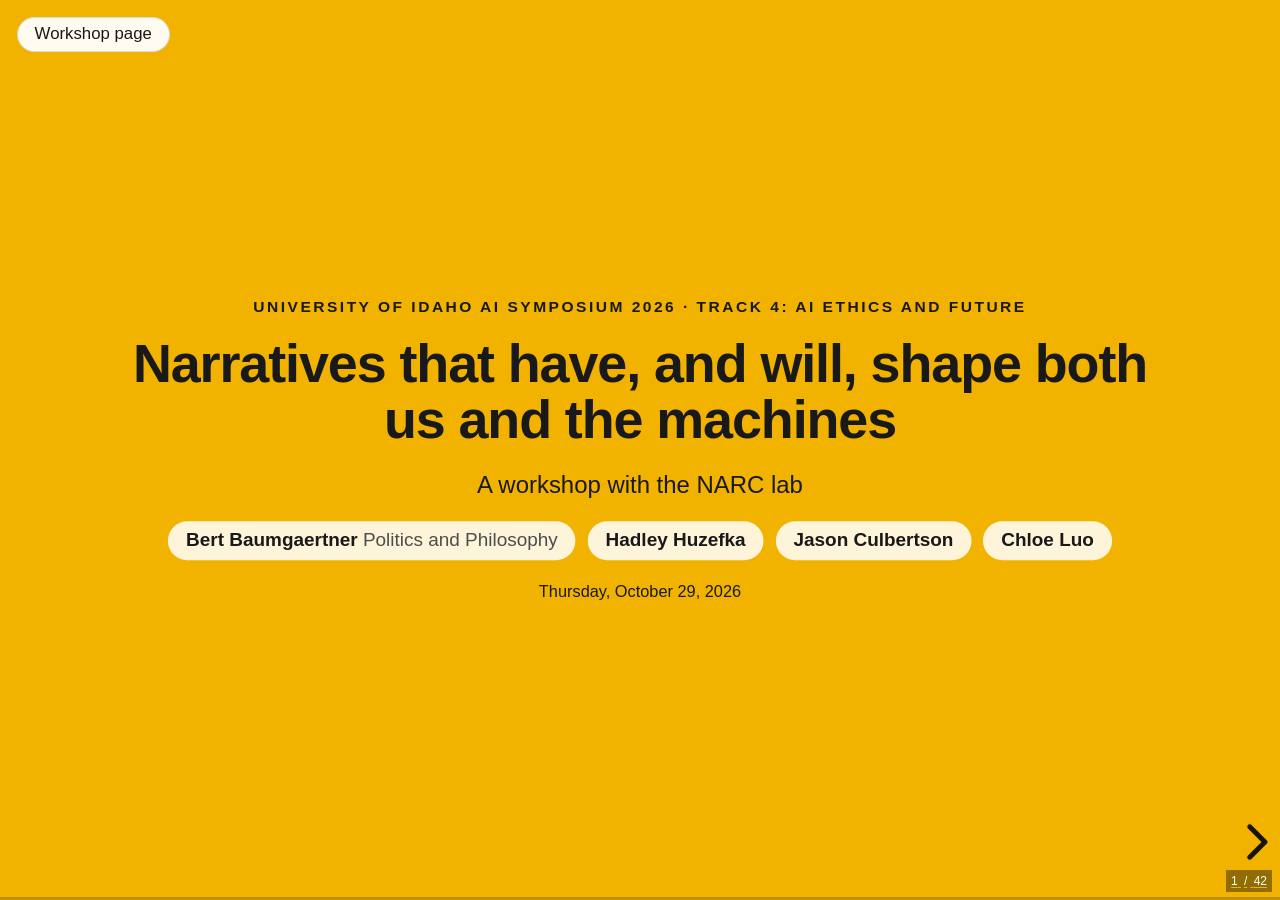
==== docs/slides.html @ aff0e632 "Narratives workshop for the UI AI Symposium, October 29, 2026 Interactive reveal.js slides, accessib" ====
<!DOCTYPE html>
<html lang="en">
  <head>
    <meta charset="UTF-8" />
    <meta name="viewport" content="width=device-width, initial-scale=1.0" />
    <meta name="theme-color" content="#f1b300" />
    <title>Narratives Workshop Slides</title>
    <meta
      name="description"
      content="Interactive slides for the workshop Narratives that have, and will, shape both us and the machines. University of Idaho AI Symposium, October 29, 2026."
    />
    <link rel="stylesheet" href="reveal/dist/reveal.css" />
    <link rel="stylesheet" href="reveal/dist/theme/white.css" />
    <link rel="stylesheet" href="slides.css" />
  </head>
  <body class="slides-page">
    <div class="slides-home"><a href="index.html">Workshop page</a></div>

    <div class="reveal">
      <div class="slides">

        <!-- ═══════════════ OPENING (Bert) ═══════════════ -->

        <!-- 1. TITLE -->
        <section class="title-slide" data-background-color="#f1b300">
          <p class="slide-kicker">University of Idaho AI Symposium 2026 &middot; Track 4: AI Ethics and Future</p>
          <h1>Narratives that have, and will, shape both us and the machines</h1>
          <p class="slide-lede">A workshop with the NARC lab</p>
          <div class="presenter-row">
            <span class="presenter-chip">Bert Baumgaertner <span>Politics and Philosophy</span></span>
            <span class="presenter-chip">Hadley Huzefka</span>
            <span class="presenter-chip">Jason Culbertson</span>
            <span class="presenter-chip">Chloe Luo</span>
          </div>
          <p class="slide-micro" style="color:var(--ink) !important; margin-top:1rem;">Thursday, October 29, 2026</p>
          <aside class="notes">
            Welcome. I'm Bert Baumgaertner. I teach philosophy here, in Politics and Philosophy.
            With me are Hadley, Jason and Chloe from the NARC lab. They make puzzles, and you'll meet their puzzles in about fifteen minutes.
            This is a workshop, so you'll do things. If you have a laptop or a phone, get it out. If you don't, pair up with someone who does.
          </aside>
        </section>

        <!-- 2. GET SET UP -->
        <section>
          <p class="slide-kicker">Before we start</p>
          <h2>Follow along on your own screen</h2>
          <div class="qr-row">
            <div class="qr-card">
              <img src="img/qr-deck.svg" alt="QR code for this slide deck" />
              <h3>These slides</h3>
              <p><a data-config="deckUrl" href="#">bertybaums.github.io/narratives-workshop</a></p>
            </div>
            <div class="qr-card">
              <img src="img/qr-narc.svg" alt="QR code for the NARC puzzle site" />
              <h3>The puzzles</h3>
              <p><a data-config="narcUrl" href="#">narc.insight.uidaho.edu</a></p>
            </div>
          </div>
          <p class="slide-note">A laptop works best. Pairs are fine. A plain-text companion with everything in the slides is linked from the workshop page.</p>
          <aside class="notes">
            Two links. The first is these slides. Everything I show is live, so you can click along. The second is the puzzle site. You'll need it in about forty minutes.
            If a screen reader or a printout works better for you, there's a plain-text companion with the same content, linked from the workshop page.
          </aside>
        </section>

        <!-- 3. PLAN -->
        <section>
          <p class="slide-kicker">The next 75 minutes</p>
          <h2>The plan</h2>
          <div class="plan" role="list">
            <div class="plan-step" role="listitem"><span class="plan-num">1</span><p>Stories we reason with</p><span class="plan-who">Bert</span><span class="plan-time">5 min</span></div>
            <div class="plan-step" role="listitem"><span class="plan-num">2</span><p>How a NARC puzzle works, and how the models did</p><span class="plan-who">Bert</span><span class="plan-time">5 min</span></div>
            <div class="plan-step" role="listitem"><span class="plan-num">3</span><p>Three puzzles from the lab</p><span class="plan-who">Hadley, Jason, Chloe</span><span class="plan-time">21 min</span></div>
            <div class="plan-step" role="listitem"><span class="plan-num">4</span><p>Your turn: write a story, test it on MindRouter</p><span class="plan-who">Everyone</span><span class="plan-time">20 min</span></div>
            <div class="plan-step" role="listitem"><span class="plan-num">5</span><p>Stories about AI that leave us room to choose</p><span class="plan-who">Discussion</span><span class="plan-time">19 min</span></div>
          </div>
          <aside class="notes">
            Five parts. First, a few minutes on how we reason with stories. Then I'll show you how our puzzles work and how to read our results tables, and Hadley, Jason and Chloe will each walk you through one they made.
            Then it's your turn. You'll write your own story for a puzzle and test it against an AI model that runs here on campus, on MindRouter.
            We'll finish with the biggest part, a discussion about the stories we tell about AI itself: which ones leave us room to choose where it goes in our work, and where it doesn't.
            Lunch is at 1:00 in the ballroom, and we'll end on time.
          </aside>
        </section>

        <!-- ═══════════════ PART 1 · STORIES WE REASON WITH (Bert, 5 min) ═══════════════ -->

        <!-- 1.0 DIVIDER -->
        <section class="part-divider" data-background-color="#191919">
          <p class="slide-kicker">Part 1 &middot; Stories we reason with</p>
          <h2>We reason with narratives, analogies and metaphors</h2>
          <p class="slide-lede">For short, NAMs.</p>
          <aside class="notes">
            We reason with narratives, analogies and metaphors all the time. In daily life, in teaching, in research. I'll call them NAMs for short, because I'll mention them a lot.
          </aside>
        </section>

        <!-- 1.1 NAMS EVERYWHERE -->
        <section>
          <p class="slide-kicker">Part 1 &middot; NAMs are everywhere</p>
          <h2>What does each one let you predict?</h2>
          <div class="flip-grid">
            <p class="flip-col-label">Daily life</p>
            <p class="flip-col-label">Teaching</p>
            <p class="flip-col-label">Research</p>
            <button class="flip-card" type="button">
              <span class="flip-card-inner">
                <span class="flip-card-front"><span class="flip-tag">Metaphor</span><p>&ldquo;Traffic is flowing.&rdquo;</p></span>
                <span class="flip-card-back"><p><strong>Predicts:</strong> a jam spreads backward, like a wave in a pipe.</p><p><strong>Breaks:</strong> drivers choose; water doesn&rsquo;t.</p></span>
              </span>
            </button>
            <button class="flip-card" type="button">
              <span class="flip-card-inner">
                <span class="flip-card-front"><span class="flip-tag">Analogy</span><p>&ldquo;An atom is a tiny solar system.&rdquo;</p></span>
                <span class="flip-card-back"><p><strong>Predicts:</strong> electrons circle the nucleus like planets.</p><p><strong>Breaks:</strong> electrons don&rsquo;t follow orbits, so it fails for chemistry.</p></span>
              </span>
            </button>
            <button class="flip-card" type="button">
              <span class="flip-card-inner">
                <span class="flip-card-front"><span class="flip-tag">Analogy</span><p>&ldquo;Natural selection&rdquo;</p></span>
                <span class="flip-card-back"><p><strong>Predicts:</strong> like a breeder&rsquo;s choices, helpful traits spread over generations.</p><p><strong>Breaks:</strong> no one is doing the selecting.</p></span>
              </span>
            </button>
            <button class="flip-card" type="button">
              <span class="flip-card-inner">
                <span class="flip-card-front"><span class="flip-tag">Metaphor</span><p>&ldquo;My phone is dying.&rdquo;</p></span>
                <span class="flip-card-back"><p><strong>Predicts:</strong> it needs charging soon, or it stops.</p><p><strong>Breaks:</strong> a dead phone comes back once you plug it in.</p></span>
              </span>
            </button>
            <button class="flip-card" type="button">
              <span class="flip-card-inner">
                <span class="flip-card-front"><span class="flip-tag">Metaphor</span><p>&ldquo;Memory is a filing cabinet.&rdquo;</p></span>
                <span class="flip-card-back"><p><strong>Predicts:</strong> memories are stored, then pulled out intact.</p><p><strong>Breaks:</strong> remembering rebuilds a memory, and can change it.</p></span>
              </span>
            </button>
            <button class="flip-card" type="button">
              <span class="flip-card-inner">
                <span class="flip-card-front"><span class="flip-tag">Metaphor</span><p>&ldquo;DNA is a blueprint.&rdquo;</p></span>
                <span class="flip-card-back"><p><strong>Predicts:</strong> the genes spell out the finished body.</p><p><strong>Breaks:</strong> development depends on the environment too.</p></span>
              </span>
            </button>
          </div>
          <p class="slide-note flip-hint">Click a card to flip it.</p>
          <aside class="notes">
            Six NAMs, two each from daily life, teaching and research. Before I flip one, think about what it lets you predict.
            [flip traffic] "Traffic is flowing." If traffic is a fluid, a jam should travel backward, like a wave. And it does. That's a good prediction from a metaphor. But drivers make choices and water doesn't.
            [flip atom] The solar-system atom. Every one of us learned it. It predicts orbits. It fails as soon as you need chemistry.
            [flip selection] Darwin built natural selection on an analogy with breeders choosing which animals to breed. The analogy carries the prediction: helpful traits spread. Where it breaks matters too. No one is doing the choosing. Remember that one. Hadley's puzzle comes back to it.
            Leave the other three for people to flip on their own screens. The point is the same for each. A NAM lets you predict what comes next. And every NAM breaks somewhere.
          </aside>
        </section>

        <!-- 1.2 SAME FACTS, DIFFERENT STORIES -->
        <section>
          <p class="slide-kicker">Part 1 &middot; A story picks what comes next</p>
          <h2>A colleague hasn&rsquo;t answered your email in a week</h2>
          <div class="toggle-compare">
            <div class="toggle-header">
              <button class="toggle-btn active" type="button" data-panel="busy" aria-pressed="true">&ldquo;She&rsquo;s swamped.&rdquo;</button>
              <button class="toggle-btn" type="button" data-panel="upset" aria-pressed="false">&ldquo;She&rsquo;s annoyed with me.&rdquo;</button>
              <button class="toggle-btn" type="button" data-panel="spam" aria-pressed="false">&ldquo;It went to spam.&rdquo;</button>
            </div>
            <div class="toggle-panel active" data-panel="busy">
              <div class="slide-grid">
                <article class="slide-card"><h3>What you expect next</h3><p>A reply, eventually.</p></article>
                <article class="slide-card accent"><h3>What you do</h3><p>Wait. Maybe a gentle nudge.</p></article>
              </div>
            </div>
            <div class="toggle-panel" data-panel="upset">
              <div class="slide-grid">
                <article class="slide-card"><h3>What you expect next</h3><p>Silence, or a cool reply.</p></article>
                <article class="slide-card accent"><h3>What you do</h3><p>Apologize. Walk over to her office.</p></article>
              </div>
            </div>
            <div class="toggle-panel" data-panel="spam">
              <div class="slide-grid">
                <article class="slide-card"><h3>What you expect next</h3><p>Nothing, until you fix it.</p></article>
                <article class="slide-card accent"><h3>What you do</h3><p>Resend from another account.</p></article>
              </div>
            </div>
          </div>
          <p class="slide-callout">Same facts. A different story picks a different next step. We built puzzles to study this, in people and in AI models.</p>
          <aside class="notes">
            Here's an everyday case. A colleague hasn't answered your email in a week. Those are the facts.
            [click each] If she's swamped, you wait. If she's annoyed with you, you apologize. If it went to spam, you resend.
            The facts don't tell you what comes next. The story you tell about them does. And you act on the story.
            We built a set of puzzles to study exactly this, in people and in AI models.
          </aside>
        </section>

        <!-- ═══════════════ PART 2 · NARC PUZZLES (Bert, 7 min) ═══════════════ -->

        <!-- 2.0 DIVIDER -->
        <section class="part-divider" data-background-color="#191919">
          <p class="slide-kicker">Part 2 &middot; NARC puzzles</p>
          <h2>Can a story fill in what the pictures leave open?</h2>
          <p class="slide-lede">Narrative Augmented Reasoning Challenges</p>
          <aside class="notes">
            NARC stands for Narrative Augmented Reasoning Challenges. My lab has been building these puzzles since March. I won't explain them first. Let's just do one.
          </aside>
        </section>

        <!-- 2.1 CHAT -->
        <section>
          <p class="slide-kicker">Part 2 &middot; Try one</p>
          <h2>Chat: what goes in grid 4?</h2>
          <div class="narc-seq" style="--cell:44px;">
            <figure class="narc-panel"><div class="narc-grid" data-grid="[[0,0,0],[5,0,7],[5,0,7]]" aria-label="Grid 1"></div><figcaption class="narc-panel-label">Grid 1</figcaption></figure>
            <span class="narc-arrow" aria-hidden="true">&rarr;</span>
            <figure class="narc-panel"><div class="narc-grid" data-grid="[[0,0,0],[0,0,7],[5,0,7]]" aria-label="Grid 2"></div><figcaption class="narc-panel-label">Grid 2</figcaption></figure>
            <span class="narc-arrow" aria-hidden="true">&rarr;</span>
            <figure class="narc-panel"><div class="narc-grid" data-grid="[[5,0,0],[5,0,7],[5,0,7]]" aria-label="Grid 3"></div><figcaption class="narc-panel-label">Grid 3</figcaption></figure>
            <span class="narc-arrow" aria-hidden="true">&rarr;</span>
            <figure class="narc-panel">
              <div class="narc-slot">
                <div class="guess-pad" id="pad-chat" data-rows="3" data-cols="3" data-answer="[[5,0,7],[5,0,7],[5,0,7]]"></div>
                <div class="narc-grid narc-answer fragment" data-fragment-index="2" data-grid="[[5,0,7],[5,0,7],[5,0,7]]" aria-label="Answer"></div>
              </div>
              <figcaption class="narc-panel-label">Grid 4</figcaption>
            </figure>
          </div>
          <div class="guess-tools" data-pad="pad-chat" data-palette="0,5,7" data-copy="[[5,0,0],[5,0,7],[5,0,7]]" data-copy-label="Start from grid 3"></div>
          <p class="narc-story fragment" data-fragment-index="1"><span class="narc-story-label">The story</span>Ally and Bob met to chat. Ally became sad. After some encouraging words from Bob, Ally became happy. This made Bob happy too.</p>
          <aside class="notes">
            Two bars, a grey one and an orange one. What goes in grid 4? Shout out a guess. I'll paint it in. [paint the room's guess, press Check]
            Most people say the grey bar keeps changing, or that both go back to where they started. The grids alone don't settle it.
            [click] The story. Grey is Ally, orange is Bob, and the height of a bar is mood. Ally drops when she's sad and comes back higher when she's happy.
            [click] "This made Bob happy too." So Bob rises to full height.
          </aside>
        </section>

        <!-- 2.2 HOW IT WORKS -->
        <section>
          <p class="slide-kicker">Part 2 &middot; How a NARC puzzle works</p>
          <h2>Pictures, a story, and an exact answer</h2>
          <div class="slide-grid three">
            <article class="slide-card"><h3>1. A strip of small grids</h3><p>Three to eight frames that show something happening. One frame is hidden.</p></article>
            <article class="slide-card"><h3>2. A short story</h3><p>It doesn&rsquo;t describe the grids. It helps only if you read it as being about the shapes.</p></article>
            <article class="slide-card"><h3>3. Rebuild the hidden grid</h3><p>Exactly, every cell the right color. Close doesn&rsquo;t count.</p></article>
          </div>
          <p class="slide-note">About 320 public puzzles at narc.insight.uidaho.edu. Anyone can solve them, and anyone can make one.</p>
          <aside class="notes">
            Here's the general shape. A short strip of small colored grids that show something happening. One frame is hidden.
            A short story that doesn't describe the grids. It only helps if you read it as being about the shapes. That's the metaphor step: a bar is a person, height is mood.
            You have to rebuild the hidden grid exactly. Every cell.
            There are about 320 public puzzles on the site. People in the lab made most of them, and visitors can submit their own. We also give every puzzle to AI models. Here's how they did on Chat.
          </aside>
        </section>

        <!-- 2.3 HOW THE MODELS DID (Bert explains the table once, so the students don't have to) -->
        <section>
          <p class="slide-kicker">Part 2 &middot; How the models did</p>
          <h2>Chat: how to read a results table</h2>
          <div class="results-layout explain">
            <ol class="read-steps">
              <li class="fragment" data-hl="rows"><span class="step-key">1</span><p>Each row is one AI model.</p></li>
              <li class="fragment" data-hl="tests"><span class="step-key">2</span><p>Three tests: the grids only, the story only, and both.</p></li>
              <li class="fragment" data-hl="follow"><span class="step-key">3</span><p>Two follow-ups for models that solved it: shuffle the grids, or swap the story for its key words.</p></li>
              <li class="fragment" data-hl="narrate"><span class="step-key">4</span><p>Highlighted: the model you&rsquo;ll write for in Part 4.</p></li>
            </ol>
            <div class="results" data-puzzle="chat"></div>
          </div>
          <p class="slide-callout fragment">The NARC property: a model needs <em>both</em>. For Chat, 0 of 11 from the grids, 0 of 11 from the story, 5 of 11 with both.</p>
          <aside class="notes">
            Hadley, Jason and Chloe will each show a table like this, so let me walk through one now.
            [click] Each row is one AI model. More on what that means on the next slide.
            [click] We test every model three ways. Grids only: the model sees the strip and has to fill in the hidden grid. Story only: it gets the story and is told how many grids there are and which one is hidden. Both: grids and story together. A check means it got every cell right.
            [click] The last two columns are follow-ups, run three times each, only for models that solved it with both. "Shuffled grids" keeps the story and puts the frames in a random order. Here, no model solved Chat shuffled, so the order mattered. "Key words only" swaps the story for its key words in alphabetical order. For Chat that's: ally, became, bob, chat, encouraging, happy, made, met, sad, words. Three models solved Chat from that list once in three tries. Watch that column in the students' puzzles.
            [click] The highlighted row is qwen3.8-27b. That's the model Narrate uses, so it's the one you'll be writing for later.
            [click] No model got Chat from the grids alone or the story alone. Five of eleven got it with both. When a model needs both, we say the puzzle has the NARC property for that model. The story did work the pictures couldn't.
            One caution. Each model gets one try per test, and when we rerun, about one verdict in six flips. So read across the rows, not any single result.
          </aside>
        </section>

        <!-- 2.4 WHAT A MODEL IS, AND WHERE THEY RUN -->
        <section>
          <p class="slide-kicker">Part 2 &middot; What we mean by a model</p>
          <h2>Most of these models run here, on campus</h2>
          <div class="slide-grid">
            <article class="slide-card"><h3>A model is one trained AI system</h3><p>Chatbots like ChatGPT and Claude are apps built on models. Each row in our tables is a different model.</p></article>
            <article class="slide-card"><h3>Different makers, different sizes</h3><p>Google, OpenAI, Alibaba, Moonshot AI, NVIDIA. The number in a name is roughly its size: 120b means 120 billion parameters.</p></article>
            <article class="slide-card"><h3>Most run on MindRouter</h3><p>The university&rsquo;s own AI service, on university-owned GPUs. Prompts and replies stay on university infrastructure. Claude Fable, the commercial one, we ran off campus for comparison.</p></article>
            <article class="slide-card accent"><h3>Open to you</h3><p>Sign in with your university account. Chat in the browser, or get a key to use it from your own code. Narrate uses it too.</p></article>
          </div>
          <p class="slide-note"><a data-config="mindrouterUrl" href="#">mindrouter.uidaho.edu</a> &middot; Luke Sheneman&rsquo;s Vandal Chat session is at 2:30 today.</p>
          <aside class="notes">
            What do I mean by a model? A model is one trained AI system. ChatGPT and Claude are apps, and each runs on models. Each row in our tables is a different model.
            They come from different makers: Google's gemma, OpenAI's gpt-oss, Alibaba's qwen, Moonshot's kimi, NVIDIA's nemotron. "Open weights" means the maker released the model itself, so anyone can run it on their own machines.
            The number in a name is roughly its size, in billions of parameters. Parameters are the numbers a model learns in training. Bigger usually means more capable, but not on every puzzle, as you'll see.
            Eleven of the twelve are open models, and we ran them on MindRouter. That's the university's own AI service. It runs on university-owned GPUs, so what you type stays on university infrastructure. That matters for student work and for research data. Two of the eleven were retired from MindRouter on October 1, which is why their rows say "retired." Claude Fable is a commercial model. It isn't on MindRouter, and we ran it separately for comparison.
            You can use MindRouter yourself. Sign in with your university account. Luke Sheneman ran a session on it this morning, and his Vandal Chat session is at 2:30.
            Now, three puzzles from the lab.
          </aside>
        </section>

        <!-- ═══════════════ PART 3 · THREE PUZZLES FROM THE LAB (students, 21 min) ═══════════════ -->

        <!-- 3.0 DIVIDER -->
        <section class="part-divider" data-background-color="#191919">
          <p class="slide-kicker">Part 3 &middot; From the NARC lab</p>
          <h2>Three puzzles, three makers</h2>
          <div class="slide-grid three" style="max-width:52rem; margin:1rem auto 0;">
            <article class="slide-card" style="background:#2a2a2a; border-color:#444;"><h3 style="color:var(--gold);">Hunt</h3><p style="color:#eee;">by Hadley</p></article>
            <article class="slide-card" style="background:#2a2a2a; border-color:#444;"><h3 style="color:var(--gold);">The Accident</h3><p style="color:#eee;">by Jason</p></article>
            <article class="slide-card" style="background:#2a2a2a; border-color:#444;"><h3 style="color:var(--gold);">Ballerina 4</h3><p style="color:#eee;">by Chloe</p></article>
          </div>
          <aside class="notes">
            Now the students. Each of them made a puzzle, tested it against the models, and learned something from it. Hadley goes first.
          </aside>
        </section>

        <!-- ─── HUNT (Hadley) ─── -->

        <!-- 3.1 HUNT PUZZLE -->
        <section>
          <p class="slide-kicker">Part 3 &middot; Hadley&rsquo;s puzzle</p>
          <h2>Hunt: what goes in grid 4?</h2>
          <div class="narc-seq" style="--cell:28px;">
            <figure class="narc-panel"><div class="narc-grid" data-grid="[[0,0,0,3,0],[0,4,0,0,0],[0,0,0,4,0],[0,0,0,3,0],[4,3,0,0,4]]" aria-label="Grid 1"></div><figcaption class="narc-panel-label">Grid 1</figcaption></figure>
            <span class="narc-arrow" aria-hidden="true">&rarr;</span>
            <figure class="narc-panel"><div class="narc-grid" data-grid="[[0,0,0,3,0],[0,2,0,0,0],[0,0,0,0,0],[0,0,0,3,0],[0,3,0,0,4]]" aria-label="Grid 2"></div><figcaption class="narc-panel-label">Grid 2</figcaption></figure>
            <span class="narc-arrow" aria-hidden="true">&rarr;</span>
            <figure class="narc-panel"><div class="narc-grid" data-grid="[[0,0,0,3,0],[0,2,0,0,0],[0,0,0,0,0],[0,0,0,3,0],[0,3,0,0,2]]" aria-label="Grid 3"></div><figcaption class="narc-panel-label">Grid 3</figcaption></figure>
            <span class="narc-arrow" aria-hidden="true">&rarr;</span>
            <figure class="narc-panel">
              <div class="narc-slot">
                <div class="guess-pad" id="pad-hunt" data-rows="5" data-cols="5" data-answer="[[0,0,0,3,0],[0,2,0,0,0],[0,0,0,4,0],[0,0,0,3,0],[4,3,0,0,2]]"></div>
                <div class="narc-grid narc-answer fragment" data-fragment-index="2" data-grid="[[0,0,0,3,0],[0,2,0,0,0],[0,0,0,4,0],[0,0,0,3,0],[4,3,0,0,2]]" aria-label="Answer"></div>
              </div>
              <figcaption class="narc-panel-label">Grid 4</figcaption>
            </figure>
          </div>
          <div class="guess-tools" data-pad="pad-hunt" data-palette="0,2,3,4" data-copy="[[0,0,0,3,0],[0,2,0,0,0],[0,0,0,0,0],[0,0,0,3,0],[0,3,0,0,2]]" data-copy-label="Start from grid 3"></div>
          <p class="narc-story fragment" data-fragment-index="1"><span class="narc-story-label">Hadley&rsquo;s story</span>Treb likes to go hunting in his free time. In the marshy area behind his house, a flock of ducks likes to hang out. The green grass can sometimes make shooting the ducks difficult, as the ducks will hide behind them. Treb was lucky enough to snipe one duck. However, the shot startled the surrounding ducks, and the ones closest to the grass hid. Treb noticed one duck still sitting out. After getting two ducks, he collects his stuff and leaves. The remaining ducks emerge from the grass to discover only bloody puddles left of their friends.</p>
          <aside class="notes">
            [Hadley] Introduce yourself, and say what you study.
            Ask the room: what goes in grid 4? Take a guess or two and paint one in. Press Check.
            [click] Read your story, or ask someone in the room to read it.
            [click] Show the answer. The two ducks that hid come back out, and the two red puddles stay.
          </aside>
        </section>

        <!-- 3.2 HUNT: READING THE STORY -->
        <section>
          <p class="slide-kicker">Part 3 &middot; Hadley&rsquo;s puzzle</p>
          <h2>Two ways to tell the same hunt</h2>
          <div class="slide-split" style="align-items:flex-start;">
            <div style="flex:0 0 30%;">
              <div class="slide-card">
                <h3>Identifiers for humans</h3>
                <div class="color-key">
                  <div class="key-row"><span class="key-swatch" style="background:#FFDC00"></span><p>Ducks: yellow</p></div>
                  <div class="key-row"><span class="key-swatch" style="background:#2ECC40"></span><p>Grass: green</p></div>
                  <div class="key-row"><span class="key-swatch" style="background:#FF4136"></span><p>Blood: red</p></div>
                  <div class="key-row"><span class="key-swatch" style="background:#000"></span><p>Hiding: not visible</p></div>
                  <div class="key-row"><span class="key-swatch" style="background:#FFDC00; outline:2px dashed var(--gold-ink);"></span><p>Emerge: visible again</p></div>
                </div>
              </div>
            </div>
            <div style="flex:1;">
              <div class="toggle-compare" style="margin-top:0;">
                <div class="toggle-header" style="justify-content:flex-start;">
                  <button class="toggle-btn active" type="button" data-panel="simple" aria-pressed="true">Simplified story</button>
                  <button class="toggle-btn" type="button" data-panel="full" aria-pressed="false">Hadley&rsquo;s story</button>
                </div>
                <div class="toggle-panel active" data-panel="simple">
                  <p class="narc-story" style="margin-top:0 !important;">The yellow ducks like to sit in the green grass. The hunter comes along and shoots two yellow ducks. The other two ducks hide behind the green grass. When the two yellow ducks emerge from behind the green grass, they see the red puddles left of their friends.</p>
                </div>
                <div class="toggle-panel" data-panel="full">
                  <p class="narc-story" style="margin-top:0 !important;">Treb likes to go hunting in his free time. In the marshy area behind his house, a flock of ducks likes to hang out. The green grass can sometimes make shooting the ducks difficult, as the ducks will hide behind them. Treb was lucky enough to snipe one duck. However, the shot startled the surrounding ducks, and the ones closest to the grass hid. Treb noticed one duck still sitting out. After getting two ducks, he collects his stuff and leaves. The remaining ducks emerge from the grass to discover only bloody puddles left of their friends.</p>
                </div>
              </div>
              <p class="slide-note" style="text-align:left !important; margin-left:0 !important;">Same events, same answer. One version names the colors; the other leaves the reader to work them out.</p>
            </div>
          </div>
          <aside class="notes">
            [Hadley] Walk through the key: ducks are yellow, grass is green, blood is red. Hiding means the duck isn't visible. Emerging means it's visible again.
            Then toggle between the two stories. The simplified story names the colors. Your story doesn't, so the reader has to make the connection.
            Say which one you think is better for a person, and which one you'd expect to work better for a model.
          </aside>
        </section>

        <!-- 3.3 HUNT: MODELS -->
        <section>
          <p class="slide-kicker">Part 3 &middot; Hadley&rsquo;s puzzle</p>
          <h2>Hunt: how the models did</h2>
          <div class="results-layout">
            <div class="result-stack">
              <div class="result-chip"><strong>0 of 12</strong><span>grids only</span></div>
            <div class="result-chip"><strong>0 of 12</strong><span>story only</span></div>
            <div class="result-chip win"><strong>8 of 12</strong><span>grids + story</span></div>
              <p class="result-note">Highlighted: the model Narrate uses. Tags mark the commercial model and two retired from MindRouter on October 1.</p>
            </div>
            <div class="results" data-puzzle="hunt"></div>
          </div>
          <aside class="notes">
            [Hadley] Bert already explained how to read this table, so just say what stands out.
            No model solved it from the grids alone or the story alone. Eight of twelve solved it with both.
            Shuffled grids: four of the models that solved it never solved it shuffled, so for them the order mattered.
            Key words only: none of them solved it from the key words. The story itself mattered, not just the words in it.
          </aside>
        </section>

        <!-- 3.4 HUNT: LESSONS -->
        <section>
          <p class="slide-kicker">Part 3 &middot; Hadley&rsquo;s puzzle</p>
          <h2>What Hadley learned</h2>
          <div class="slide-grid">
            <article class="slide-card"><h3>The hunter is never in the picture</h3><p>Treb never appears in the grids, but he decides which ducks are there. An agent can be present in the story and absent from the scene.</p></article>
            <article class="slide-card"><h3>Guess, then intuitive, then obvious</h3><p>Without the story you guess. With it, the answer feels obvious.</p></article>
            <article class="slide-card"><h3>Simple and complex stories both matter</h3><p>The same solution can be told in ways that look very different.</p></article>
            <article class="slide-card accent"><h3>One problem, many perspectives</h3><p>Different readers, one right answer. Next: one problem, many stories. That&rsquo;s Narrate.</p></article>
          </div>
          <aside class="notes">
            [Hadley] These are your takeaways from your slides. Put them in your own words.
            The first one comes back at the end, when we ask who acts in the stories we tell about AI.
            The last one sets up Part 4, where everyone writes their own story.
          </aside>
        </section>

        <!-- ─── THE ACCIDENT (Jason) ─── -->

        <!-- 3.5 ACCIDENT PUZZLE -->
        <section>
          <p class="slide-kicker">Part 3 &middot; Jason&rsquo;s puzzle</p>
          <h2>The Accident: what goes in grid 4?</h2>
          <div class="narc-seq" style="--cell:24px;">
            <figure class="narc-panel"><div class="narc-grid" data-grid="[[8,8,8,8,4,4],[8,8,8,8,4,4],[8,8,8,8,8,8],[8,8,8,8,8,8],[8,2,8,8,8,8],[0,0,0,0,0,0]]" aria-label="Grid 1"></div><figcaption class="narc-panel-label">Grid 1</figcaption></figure>
            <span class="narc-arrow" aria-hidden="true">&rarr;</span>
            <figure class="narc-panel"><div class="narc-grid" data-grid="[[5,5,0,0,0,0],[5,5,0,0,0,0],[0,0,0,0,0,0],[0,0,0,0,0,0],[0,2,0,0,0,0],[0,0,0,0,0,0]]" aria-label="Grid 2"></div><figcaption class="narc-panel-label">Grid 2</figcaption></figure>
            <span class="narc-arrow" aria-hidden="true">&rarr;</span>
            <figure class="narc-panel"><div class="narc-grid" data-grid="[[0,0,5,5,0,0],[0,0,5,5,0,0],[0,0,0,0,0,0],[0,0,0,0,0,0],[0,2,0,3,0,0],[0,0,0,0,0,0]]" aria-label="Grid 3"></div><figcaption class="narc-panel-label">Grid 3</figcaption></figure>
            <span class="narc-arrow" aria-hidden="true">&rarr;</span>
            <figure class="narc-panel">
              <div class="narc-slot">
                <div class="guess-pad" id="pad-accident" data-rows="6" data-cols="6" data-answer="[[0,0,0,0,5,5],[0,0,0,0,5,5],[0,0,0,0,0,0],[0,0,0,0,0,0],[0,0,0,2,0,0],[0,0,0,0,0,0]]"></div>
                <div class="narc-grid narc-answer fragment" data-fragment-index="2" data-grid="[[0,0,0,0,5,5],[0,0,0,0,5,5],[0,0,0,0,0,0],[0,0,0,0,0,0],[0,0,0,2,0,0],[0,0,0,0,0,0]]" aria-label="Answer"></div>
              </div>
              <figcaption class="narc-panel-label">Grid 4</figcaption>
            </figure>
          </div>
          <div class="guess-tools" data-pad="pad-accident" data-palette="0,2,3,5" data-copy="[[0,0,5,5,0,0],[0,0,5,5,0,0],[0,0,0,0,0,0],[0,0,0,0,0,0],[0,2,0,3,0,0],[0,0,0,0,0,0]]" data-copy-label="Start from grid 3"></div>
          <p class="narc-story fragment" data-fragment-index="1"><span class="narc-story-label">Jason&rsquo;s story</span>A car stalls out on an empty highway in the middle of the desert. The driver has no cellphone service. All they can do is wait and hope that someone passes by to help. In the middle of the night, a giant tortoise approaches the vehicle. For hours, it sits and stares, wondering about the strange, still beast before it. Suddenly, the driver, who has fallen asleep at this point, feels a jolt as the car loses traction and crushes the curious tortoise.</p>
          <aside class="notes">
            [Jason] Introduce yourself, and say what you study.
            Ask the room what goes in grid 4, and paint in a guess.
            [click] Read the story.
            [click] Show the answer. The moon keeps moving across the sky, and the car rolls forward onto the tortoise. The green square is gone.
          </aside>
        </section>

        <!-- 3.6 ACCIDENT: READING THE STORY -->
        <section>
          <p class="slide-kicker">Part 3 &middot; Jason&rsquo;s puzzle</p>
          <h2>Two ways to tell the same accident</h2>
          <div class="slide-split" style="align-items:flex-start;">
            <div style="flex:0 0 30%;">
              <div class="slide-card">
                <h3>Identifiers for humans</h3>
                <div class="color-key">
                  <div class="key-row"><span class="key-swatch" style="background:#FFDC00"></span><p>Sun: yellow</p></div>
                  <div class="key-row"><span class="key-swatch" style="background:linear-gradient(90deg,#7FDBFF 50%,#000 50%)"></span><p>Sky: blue, then black</p></div>
                  <div class="key-row"><span class="key-swatch" style="background:#FF4136"></span><p>Car: red</p></div>
                  <div class="key-row"><span class="key-swatch" style="background:#2ECC40"></span><p>Tortoise: green</p></div>
                  <div class="key-row"><span class="key-swatch" style="background:#AAAAAA"></span><p>Moon: gray</p></div>
                </div>
              </div>
            </div>
            <div style="flex:1;">
              <div class="toggle-compare" style="margin-top:0;">
                <div class="toggle-header" style="justify-content:flex-start;">
                  <button class="toggle-btn active" type="button" data-panel="simple" aria-pressed="true">Simplified story</button>
                  <button class="toggle-btn" type="button" data-panel="full" aria-pressed="false">Jason&rsquo;s story</button>
                </div>
                <div class="toggle-panel active" data-panel="simple">
                  <p class="narc-story" style="margin-top:0 !important;">A red car stalls out on an empty highway. In the middle of the night, a giant green tortoise approaches the red vehicle. The driver, who has fallen asleep at this point, feels a jolt as the car loses traction and crushes the curious tortoise.</p>
                </div>
                <div class="toggle-panel" data-panel="full">
                  <p class="narc-story" style="margin-top:0 !important;">A car stalls out on an empty highway in the middle of the desert. The driver has no cellphone service. All they can do is wait and hope that someone passes by to help. In the middle of the night, a giant tortoise approaches the vehicle. For hours, it sits and stares, wondering about the strange, still beast before it. Suddenly, the driver, who has fallen asleep at this point, feels a jolt as the car loses traction and crushes the curious tortoise.</p>
                </div>
              </div>
              <p class="slide-note" style="text-align:left !important; margin-left:0 !important;">Neither version mentions the sun or the moon. The reader supplies them: night falls, and something moves across the sky, one step per frame.</p>
            </div>
          </div>
          <aside class="notes">
            [Jason] Walk through the key: the sun is yellow, the sky goes from blue to black when night falls, the car is red, the tortoise is green, and the moon is gray.
            Then toggle between the two stories. The simplified one names the colors. Yours doesn't.
            One thing worth saying: neither story mentions the sun or the moon. "In the middle of the night" plus a gray square moving across the top is enough for a person. A model has to make that same leap.
          </aside>
        </section>

        <!-- 3.7 ACCIDENT: MODELS -->
        <section>
          <p class="slide-kicker">Part 3 &middot; Jason&rsquo;s puzzle</p>
          <h2>The Accident: how the models did</h2>
          <div class="results-layout">
            <div class="result-stack">
              <div class="result-chip"><strong>0 of 12</strong><span>grids only</span></div>
            <div class="result-chip"><strong>0 of 12</strong><span>story only</span></div>
            <div class="result-chip win"><strong>4 of 12</strong><span>grids + story</span></div>
              <p class="result-note">Highlighted: the model Narrate uses. Tags mark the commercial model and two retired from MindRouter on October 1.</p>
            </div>
            <div class="results" data-puzzle="accident"></div>
          </div>
          <aside class="notes">
            [Jason] Bert already explained the table, so just say what stands out.
            Harder for the models than Hunt. Four of twelve solved it with the story, none without.
            Every model that solved it failed all three shuffled orders and all three key-word lists. So these four needed the story, told in order.
            Notice the highlighted row, qwen3.8-27b. That's the model Narrate uses, and it did not solve this one. Keep that in mind for Part 4.
          </aside>
        </section>

        <!-- 3.8 ACCIDENT: LESSONS -->
        <section>
          <p class="slide-kicker">Part 3 &middot; Jason&rsquo;s puzzle</p>
          <h2>What Jason learned</h2>
          <p class="draft-flag">Numbers changed to match the live table: Jason to confirm</p>
          <div class="slide-grid">
            <article class="slide-card"><h3>Easy for us still tells us a lot</h3><p>A puzzle that&rsquo;s easy for people can still tell us a lot about AI.</p></article>
            <article class="slide-card"><h3>A few simple pieces</h3><p>The Accident only takes the car, the tortoise and the event.</p></article>
            <article class="slide-card"><h3>The story did the work</h3><p>With the story, 4 of 12 models solved it. Without it, none did.</p></article>
            <article class="slide-card accent"><h3>Anyone can play, make or judge</h3><p>And learn how AI thinks while they do it. The puzzles invite teaching, learning and work across fields.</p></article>
          </div>
          <p class="slide-callout">A bigger question: how does AI use stories to abstract and reason?</p>
          <aside class="notes">
            [Jason] These are your takeaways from your slides. Put them in your own words.
            On the third card: your Google slide said 4 of 10 models with the story and 1 without. The live table today says 4 of 12 with both, and 0 of 12 from the grids alone or the story alone, so the slide uses those. Tell Bert if you meant a different count.
            The last card is the one to say slowly. AI is becoming an important technology that not many people feel they understand, and these puzzles are one way in that doesn't need any background.
            End on the bigger question: how AI uses stories to abstract and reason.
          </aside>
        </section>

        <!-- ─── BALLERINA 4 (Chloe) ─── -->

        <!-- 3.9 BALLERINA PUZZLE -->
        <section>
          <p class="slide-kicker">Part 3 &middot; Chloe&rsquo;s puzzle</p>
          <h2>Ballerina 4: what goes in grid 4?</h2>
          <div class="narc-seq" style="--cell:24px; gap:0.8rem;">
            <figure class="narc-panel"><div class="narc-grid" data-grid="[[8,0,0,0,8],[0,8,0,8,0],[0,0,8,0,0],[0,0,0,0,0],[2,0,0,0,0]]" aria-label="Grid 1"></div><figcaption class="narc-panel-label">Grid 1</figcaption></figure>
            <span class="narc-arrow" aria-hidden="true">&rarr;</span>
            <figure class="narc-panel"><div class="narc-grid" data-grid="[[0,0,8,0,0],[0,8,0,8,0],[8,0,0,0,8],[0,0,0,0,0],[2,0,0,0,0]]" aria-label="Grid 2"></div><figcaption class="narc-panel-label">Grid 2</figcaption></figure>
            <span class="narc-arrow" aria-hidden="true">&rarr;</span>
            <figure class="narc-panel"><div class="narc-grid" data-grid="[[8,0,0,0,8],[0,0,0,0,0],[8,0,0,0,8],[0,2,8,0,0],[0,0,0,0,0]]" aria-label="Grid 3"></div><figcaption class="narc-panel-label">Grid 3</figcaption></figure>
            <span class="narc-arrow" aria-hidden="true">&rarr;</span>
            <figure class="narc-panel">
              <div class="narc-slot">
                <div class="guess-pad" id="pad-ballerina" data-rows="5" data-cols="5" data-answer="[[0,0,0,0,0],[0,0,0,0,0],[0,0,2,0,0],[0,0,0,0,0],[8,8,8,8,8]]"></div>
                <div class="narc-grid narc-answer fragment" data-fragment-index="2" data-grid="[[0,0,0,0,0],[0,0,0,0,0],[0,0,2,0,0],[0,0,0,0,0],[8,8,8,8,8]]" aria-label="Answer"></div>
              </div>
              <figcaption class="narc-panel-label">Grid 4</figcaption>
            </figure>
            <span class="narc-arrow" aria-hidden="true">&rarr;</span>
            <figure class="narc-panel"><div class="narc-grid" data-grid="[[8,8,8,8,8],[0,0,0,0,0],[0,0,0,0,0],[0,0,0,0,0],[0,0,0,0,0]]" aria-label="Grid 5"></div><figcaption class="narc-panel-label">Grid 5</figcaption></figure>
          </div>
          <div class="guess-tools" data-pad="pad-ballerina" data-palette="0,2,8"></div>
          <p class="narc-story fragment" data-fragment-index="1"><span class="narc-story-label">Chloe&rsquo;s story</span>A ballerina collaborated with a street dance crew for a performance. The street dance crew took the stage first, constantly changing formations and movements in sync with the music. The ballerina waited at the back of the stage for her entrance. As the music gradually slowed down, she began to join the performance. When the performance reached its climax, only the ballerina performed at the center of the stage while all the street dance crew members paused at the back of the stage. At the end of the show, the ballerina fully exited, and the street dance crew finished the performance at the very front of the stage in an unchanged formation.</p>
          <aside class="notes">
            [Chloe] Introduce yourself, and say what you study.
            This one hides a grid in the middle, so you can see what comes after it. Ask the room what goes in grid 4, and paint in a guess.
            [click] Read the story.
            [click] Show the answer: the ballerina alone at center stage, and the whole crew lined up at the back.
          </aside>
        </section>

        <!-- 3.10 BALLERINA: READING -->
        <section>
          <p class="slide-kicker">Part 3 &middot; Chloe&rsquo;s puzzle</p>
          <h2>Reading Ballerina 4</h2>
          <p class="draft-flag">Draft key: Chloe to confirm</p>
          <div class="slide-split" style="justify-content:center; gap:2.4rem;">
            <div class="slide-card" style="flex:0 0 22rem;">
              <div class="color-key">
                <div class="key-row"><span class="key-swatch" style="background:#FF4136"></span><p>Red: the ballerina</p></div>
                <div class="key-row"><span class="key-swatch" style="background:#7FDBFF"></span><p>Light blue: the street dance crew</p></div>
                <div class="key-row"><span class="key-swatch" style="background:#fff; border-top:6px solid #191919;"></span><p>Top row: front of the stage</p></div>
                <div class="key-row"><span class="key-swatch" style="background:#fff; border-bottom:6px solid #191919;"></span><p>Bottom row: back of the stage</p></div>
              </div>
            </div>
            <div style="flex:0 0 22rem;">
              <p class="slide-callout" style="margin-top:0 !important;">To solve it you need both: the story, and tracking where every dancer stands from one frame to the next.</p>
            </div>
          </div>
          <aside class="notes">
            [Chloe] Walk through the key. Check that this is how you meant it.
            The stage is seen from above, with the audience at the top. So the back of the stage is the bottom row.
            Solving it takes both understanding the story and keeping track of positions and formations from grid to grid.
          </aside>
        </section>

        <!-- 3.11 BALLERINA: MODELS -->
        <section>
          <p class="slide-kicker">Part 3 &middot; Chloe&rsquo;s puzzle</p>
          <h2>Ballerina 4: how the models did</h2>
          <div class="results-layout">
            <div class="result-stack">
              <div class="result-chip"><strong>0 of 12</strong><span>grids only</span></div>
            <div class="result-chip"><strong>0 of 12</strong><span>story only</span></div>
            <div class="result-chip win"><strong>8 of 12</strong><span>grids + story</span></div>
              <p class="result-note">Highlighted: the model Narrate uses. Tags mark the commercial model and two retired from MindRouter on October 1.</p>
            </div>
            <div class="results" data-puzzle="ballerina"></div>
          </div>
          <aside class="notes">
            [Chloe] Bert already explained the table, so just say what stands out.
            Eight of twelve with the story, none without.
            Look at the shuffled column. Here, most models could still solve it some of the time when the grids were shuffled. qwen3.8-27b solved it all three times. So for this puzzle, the order of the grids mattered less than for Hunt or The Accident. The key-word lists never worked.
            Different models perform differently. That's your next slide.
          </aside>
        </section>

        <!-- 3.12 BALLERINA: LESSONS -->
        <section>
          <p class="slide-kicker">Part 3 &middot; Chloe&rsquo;s puzzle</p>
          <h2>What Chloe learned</h2>
          <div class="slide-grid">
            <article class="slide-card"><h3>Two skills at once</h3><p>Models have to understand the story and track positions and formations across the grids.</p></article>
            <article class="slide-card"><h3>Different models, different results</h3><p>The same puzzle split the twelve models eight to four.</p></article>
            <article class="slide-card"><h3>Small changes matter</h3><p>Hiding grids 4 and 5 together, instead of grid 4 alone, changed how the models did.</p></article>
            <article class="slide-card accent"><h3>Variations are a probe</h3><p>Small variations can show a model&rsquo;s strengths and weaknesses.</p></article>
          </div>
          <aside class="notes">
            [Chloe] These are your takeaways from your slides. Put them in your own words.
            On "small changes matter": the lab's first version of this puzzle, called Ballerina, hid grids 4 and 5 together. Five of twelve models solved that one. But its story was worded differently too, so it's not a clean comparison. Say which comparison you mean, or show your mask-variant results if you have them.
          </aside>
        </section>

        <!-- 3.13 WHAT THE THREE SHOW (Bert) -->
        <section>
          <p class="slide-kicker">Part 3 &middot; Putting them together</p>
          <h2>What the three puzzles show</h2>
          <table class="sum-table">
            <thead>
              <tr><th scope="col">Puzzle</th><th scope="col">Grids only</th><th scope="col">Story only</th><th scope="col">Grids + story</th><th scope="col">Key words only</th></tr>
            </thead>
            <tbody>
              <tr><th scope="row">Hunt</th><td>0 of 12</td><td>0 of 12</td><td class="big">8 of 12</td><td>0 of 7 models</td></tr>
              <tr><th scope="row">The Accident</th><td>0 of 12</td><td>0 of 12</td><td class="big">4 of 12</td><td>0 of 3 models</td></tr>
              <tr><th scope="row">Ballerina 4</th><td>0 of 12</td><td>0 of 12</td><td class="big">8 of 12</td><td>0 of 7 models</td></tr>
            </tbody>
          </table>
          <p class="slide-callout">The pictures alone leave the answer open. A short story settles it. And it has to be a story: a list of its key words never worked.</p>
          <p class="slide-note">&ldquo;Key words only&rdquo; counts the models that solved it with the story, minus Claude Fable, which wasn&rsquo;t tested. Each got three tries. Results as of October 21, 2026.</p>
          <aside class="notes">
            Thank you, Hadley, Jason and Chloe.
            Put the three side by side. No model solved any of them from the grids alone or the story alone. With both, eight, four and eight of twelve.
            And when we swap the story for a list of its key words, none of the models that had solved it could solve it again. Not once in three tries. Compare Chat, where three models got there from the key words alone, once in three tries. For the students' puzzles, the words weren't enough. It took the story.
            The same caution as before: one try per model per test, so look at the pattern across models, not any single result.
          </aside>
        </section>

        <!-- ═══════════════ PART 4 · YOUR TURN (20 min) ═══════════════ -->

        <!-- 4.0 DIVIDER -->
        <section class="part-divider" data-background-color="#191919">
          <p class="slide-kicker">Part 4 &middot; Narrate</p>
          <h2>Same facts, different stories</h2>
          <p class="slide-lede">You know what happened. Can you tell it so the model gets it right?</p>
          <aside class="notes">
            So far the stories were given. Now you write them. And you get to see the answer. The model doesn't.
          </aside>
        </section>

        <!-- 4.1 HOW NARRATE WORKS -->
        <section>
          <p class="slide-kicker">Part 4 &middot; How Narrate works</p>
          <h2>You see the answer. The model doesn&rsquo;t.</h2>
          <div class="narc-seq" style="--cell:22px;">
            <figure class="narc-panel"><div class="narc-grid" data-grid="[[0,0,0],[5,0,7],[5,0,7]]" aria-label="Grid 1"></div><figcaption class="narc-panel-label">Grid 1</figcaption></figure>
            <span class="narc-arrow" aria-hidden="true">&rarr;</span>
            <figure class="narc-panel"><div class="narc-grid" data-grid="[[0,0,0],[0,0,7],[5,0,7]]" aria-label="Grid 2"></div><figcaption class="narc-panel-label">Grid 2</figcaption></figure>
            <span class="narc-arrow" aria-hidden="true">&rarr;</span>
            <figure class="narc-panel"><div class="narc-grid" data-grid="[[5,0,0],[5,0,7],[5,0,7]]" aria-label="Grid 3"></div><figcaption class="narc-panel-label">Grid 3</figcaption></figure>
            <span class="narc-arrow" aria-hidden="true">&rarr;</span>
            <figure class="narc-panel"><div class="narc-grid narc-hidden-from-model" data-grid="[[5,0,7],[5,0,7],[5,0,7]]" aria-label="Grid 4, hidden from the model"></div><figcaption class="narc-panel-label">Hidden from the model</figcaption></figure>
          </div>
          <div class="steps" style="max-width:44rem; margin:0.9rem auto 0; text-align:left;">
            <div class="step"><span class="step-key">1</span><p>You see every grid, including the one the model won&rsquo;t see.</p></div>
            <div class="step"><span class="step-key">2</span><p>You write a story about what happens. Don&rsquo;t spell out cells, numbers or coordinates.</p></div>
            <div class="step"><span class="step-key">3</span><p>The model gets the other grids and your story, and has to rebuild the hidden one exactly. It&rsquo;s <strong>qwen3.8-27b</strong>, on MindRouter.</p></div>
            <div class="step final"><span class="step-key">4</span><p>You see whether it worked. Revise and try again.</p></div>
          </div>
          <aside class="notes">
            Narrate turns the puzzle around. You see all the grids, including the one the model won't see. You know the answer.
            Your job is to write a story so the model can rebuild the hidden grid from the other grids and your story. You can't spell the answer out cell by cell, or with numbers or coordinates. It has to be a story.
            The model is qwen3.8-27b, the highlighted row in every table you've seen, running on MindRouter. You press a button, the model tries, and you see whether it worked. Then you revise.
            This is close to a lot of real AI use. You know what the right answer looks like. The question is how to describe the situation so the tool gets there.
          </aside>
        </section>

        <!-- 4.3 ACTIVITY -->
        <section>
          <p class="slide-kicker">Part 4 &middot; Your turn</p>
          <h2>Write a different story</h2>
          <div class="activity">
            <div class="steps">
              <div class="step"><span class="step-key">1</span><p>Go to <strong>narc.insight.uidaho.edu/narrate</strong> and enter the code.</p></div>
              <div class="step"><span class="step-key">2</span><p>Pick a puzzle. Chat is the quickest.</p></div>
              <div class="step"><span class="step-key">3</span><p>Write two to five sentences. A new setting is welcome: cooking, sports, your field.</p></div>
              <div class="step"><span class="step-key">4</span><p>Submit. A test takes up to two minutes.</p></div>
              <div class="step final"><span class="step-key">5</span><p>Read the result, revise, and try again.</p></div>
              <p class="slide-callout" style="margin-top:0.3rem !important;">Challenge: Narrate&rsquo;s model failed The Accident with Jason&rsquo;s story. Can yours get it there?</p>
            </div>
            <div class="side-stack">
              <img class="qr-small" src="img/qr-narrate.svg" alt="QR code for narc.insight.uidaho.edu/narrate" />
              <div>
                <p class="slide-micro" style="margin:0 !important;">Invite code</p>
                <p class="invite-code" data-config="code">AISYMP2026</p>
                <p class="slide-micro" style="margin:0 !important;" data-config="codeValid">Valid through November 30, 2026</p>
              </div>
              <div class="timer" data-minutes="12"></div>
            </div>
          </div>
          <p class="slide-note" style="max-width:56rem;">Narrate is a research study for adults 18 or older, and it&rsquo;s voluntary. We don&rsquo;t ask for your name or email. Stories may be published without your name, so leave personal information out.</p>
          <aside class="notes">
            Here's the activity. Twelve minutes. Work alone or in pairs. Pairs keep the line for the model shorter.
            Go to the Narrate page and enter the code on the slide. Pick a puzzle. Chat is the quickest one to start with.
            Write two to five sentences. You can move the story anywhere you like: a kitchen, a ball game, your own field. Just don't spell out which cells change. Submit it, and you'll see in a minute or two whether the model rebuilt the hidden grid. Then revise.
            If you want a challenge: Narrate's model did not solve The Accident with Jason's story. See if yours can.
            A few rules, because this is a research study. It's for adults, it's voluntary, and we don't collect names or emails. Your stories may be published word for word, without your name, so keep personal information out.
            If the page says the model is busy, wait a minute and try again. [Start the timer. Put mindrouter.uidaho.edu up on a second tab, so people can watch the load when everyone presses Submit.]
          </aside>

        </section>

        <!-- 4.3b FALLBACK + BACKUPS (vertical stack: press down) -->

        <section>
          <section>
            <p class="slide-kicker">Part 4 &middot; While you wait</p>
            <h2>If the model is busy or the site is down</h2>
            <div class="slide-grid">
              <article class="slide-card"><h3>Busy</h3><p>Everyone pressed Submit at once. Wait a minute and press it again. Meanwhile, write a second version.</p></article>
              <article class="slide-card"><h3>Down, or no laptop</h3><p>Write your story on a card. Bert will read a few aloud and test them from the front.</p></article>
            </div>
            <p class="slide-callout">Write a version that would work for a person. Then write one you think would work for the model. Are they the same?</p>
            <aside class="notes">
              Only use this slide if something goes wrong.
              If the page says busy, the queue is full. Wait a minute.
              If the site is down, or people don't have a device, hand out cards. I collect a few and test them from the presenter laptop while the room watches. Hadley, Jason and Chloe stay out of the Narrate activity itself, so they don't enter anyone's stories.
              Press the down arrow for two backup slides from a pilot we ran with the Chat puzzle. They show the same idea without the live site.
            </aside>
          </section>

          <!-- 4.3c BACKUP: SIX RETELLINGS -->
          <section>
            <p class="slide-kicker">Backup &middot; Same grids, six retellings</p>
            <h2>Which stories work?</h2>
            <div class="narc-seq" style="--cell:12px; margin-top:0;">
              <figure class="narc-panel"><div class="narc-grid" data-grid="[[0,0,0],[5,0,7],[5,0,7]]" aria-label="Grid 1"></div></figure>
              <span class="narc-arrow" aria-hidden="true">&rarr;</span>
              <figure class="narc-panel"><div class="narc-grid" data-grid="[[0,0,0],[0,0,7],[5,0,7]]" aria-label="Grid 2"></div></figure>
              <span class="narc-arrow" aria-hidden="true">&rarr;</span>
              <figure class="narc-panel"><div class="narc-grid" data-grid="[[5,0,0],[5,0,7],[5,0,7]]" aria-label="Grid 3"></div></figure>
              <span class="narc-arrow" aria-hidden="true">&rarr;</span>
              <figure class="narc-panel"><div class="narc-grid narc-hidden-from-model" data-grid="[[5,0,7],[5,0,7],[5,0,7]]" aria-label="Grid 4, hidden from the model"></div></figure>
            </div>
            <div class="narr-grid">
              <button class="narr-card" type="button" data-verdict="ok"><span class="narr-tag">Cooking</span><p class="narr-text">Two loaves of dough were rising on the counter. The first one sank when a cold draft came through the window. The second loaf, still warm, was pushed up against it, and the first puffed up higher than before. Then the second loaf rose too.</p><span class="narr-verdict"><span class="narr-result">Solved, 2 of 2 tries</span></span></button>
              <button class="narr-card" type="button" data-verdict="fail"><span class="narr-tag">Sailing</span><p class="narr-text">Two boats rode the same gentle swell. The first dipped into a trough. A wave rolling off the second boat&rsquo;s bow lifted it higher than before. Then the second boat rose on the wave too.</p><span class="narr-verdict"><span class="narr-result">Not solved, 0 of 2 tries</span></span></button>
              <button class="narr-card" type="button" data-verdict="fail"><span class="narr-tag">Fireflies</span><p class="narr-text">Two fireflies glowed softly side by side. The first one dimmed as the night cooled. Its neighbour flashed close beside it, and the first one brightened, glowing stronger than before. Seeing that, the neighbour brightened too.</p><span class="narr-verdict"><span class="narr-result">Not solved, 0 of 2 tries</span></span></button>
              <button class="narr-card" type="button" data-verdict="ok"><span class="narr-tag">Theater</span><p class="narr-text">Two actors waited calmly in the wings. The first one&rsquo;s nerves sank him into dread. His scene partner whispered a joke, and he walked on stage beaming, bolder than before. His confidence made his partner beam too.</p><span class="narr-verdict"><span class="narr-result">Solved, 2 of 2 tries</span></span></button>
              <button class="narr-card" type="button" data-verdict="ok"><span class="narr-tag">Gardening</span><p class="narr-text">Two sunflowers grew side by side. The first drooped during a dry spell. The second one&rsquo;s deep roots shared their water, and the first stood up taller than before. Then the second grew taller too.</p><span class="narr-verdict"><span class="narr-result">Solved, 2 of 2 tries</span></span></button>
              <button class="narr-card" type="button" data-verdict="fail"><span class="narr-tag">Astronomy</span><p class="narr-text">Two stars shone with equal light. The first faded behind a passing cloud of dust. Its companion&rsquo;s pull swept the dust away, and it blazed brighter than before. Then the companion flared up too.</p><span class="narr-verdict"><span class="narr-result">Not solved, 0 of 2 tries</span></span></button>
            </div>
            <button class="narr-reveal-all" type="button">Reveal all</button>
            <p class="narc-credit">Pilot test, October 2026. Retellings written with an AI assistant. Results for one open model, gpt-oss-120b, two tries each. The other two models tested solved all six.</p>
            <aside class="notes">
              Six retellings of the Chat puzzle. All six describe the same thing: one drops, the other helps, the first comes back higher, then the second rises too. All six are true to the grids.
              Vote first. Which ones do you think worked? Then click to reveal.
              For this model, dough, actors and sunflowers worked both times. Boats, fireflies and stars failed both times.
              A caution. This is a small pilot. The retellings were written with an AI assistant. Each was tried twice on three open models, and I'm showing one. The other two solved all six. So don't read much into which settings failed.
              What I want you to see is simpler. You can't tell from reading a story whether it will work. You have to try it and check.
            </aside>
          </section>

          <!-- 4.3d BACKUP: LAST SENTENCE -->
          <section>
            <p class="slide-kicker">Backup &middot; Same grids, different ending</p>
            <h2>Change the last sentence</h2>
            <div class="toggle-compare">
              <div class="toggle-header">
                <button class="toggle-btn active" type="button" data-panel="happy" aria-pressed="true">&ldquo;This made Bob happy too.&rdquo;</button>
                <button class="toggle-btn" type="button" data-panel="stay" aria-pressed="false">&ldquo;Bob stayed just as he was.&rdquo;</button>
                <button class="toggle-btn" type="button" data-panel="leave" aria-pressed="false">&ldquo;Then Bob had to leave.&rdquo;</button>
              </div>
              <div class="toggle-panel active" data-panel="happy">
                <div class="slide-split" style="justify-content:center;">
                  <div class="narc-seq" style="--cell:40px; margin:0;"><figure class="narc-panel"><div class="narc-grid" data-grid="[[5,0,7],[5,0,7],[5,0,7]]" aria-label="Grid 4 as drawn"></div><figcaption class="narc-panel-label">Grid 4 drawn</figcaption></figure></div>
                  <p style="max-width:22rem; margin:0; color:var(--ink);">The original story. Bob rises. This is what happened in the puzzle.</p>
                </div>
              </div>
              <div class="toggle-panel" data-panel="stay">
                <div class="slide-split" style="justify-content:center;">
                  <div class="narc-seq" style="--cell:40px; margin:0;"><figure class="narc-panel"><div class="narc-grid" data-grid="[[5,0,0],[5,0,7],[5,0,7]]" aria-label="Grid 4 as drawn"></div><figcaption class="narc-panel-label">Grid 4 drawn</figcaption></figure></div>
                  <p style="max-width:22rem; margin:0; color:var(--ink);">Bob&rsquo;s bar stays where it was. Two of the three models drew this both times.</p>
                </div>
              </div>
              <div class="toggle-panel" data-panel="leave">
                <div class="slide-split" style="justify-content:center;">
                  <div class="narc-seq" style="--cell:40px; margin:0;"><figure class="narc-panel"><div class="narc-grid" data-grid="[[5,0,0],[5,0,0],[5,0,0]]" aria-label="Grid 4 as drawn"></div><figcaption class="narc-panel-label">Grid 4 drawn</figcaption></figure></div>
                  <p style="max-width:22rem; margin:0; color:var(--ink);">Bob&rsquo;s bar is gone. All three models drew this, every time.</p>
                </div>
              </div>
            </div>
            <p class="slide-callout">The model followed the story it was given. Only someone who knows what happened can tell which story is true.</p>
            <aside class="notes">
              Same pilot. We kept the first three sentences and changed the last one.
              "This made Bob happy too." Bob rises. That's what happened.
              [click] "Bob stayed just as he was." Two of the three models drew that both times.
              [click] "Then Bob had to leave." All three models drew that, every time.
              The models did what the story said. In Narrate those would count as failures, because they don't match what happened. But the model didn't make a mistake. The story was wrong. The output looks equally confident either way.
            </aside>
          </section>
        </section>

        <!-- 4.4 DEBRIEF -->
        <section>
          <p class="slide-kicker">Part 4 &middot; Debrief</p>
          <h2>How did it go?</h2>
          <div class="tally">
            <div class="tally-bar"></div>
            <div class="tally-buttons">
              <button class="tally-btn" type="button" data-n="0" data-label="Solved on the first try">Solved on the first try<span class="tally-n">0</span></button>
              <button class="tally-btn" type="button" data-n="0" data-label="Solved after revising">Solved after revising<span class="tally-n">0</span></button>
              <button class="tally-btn" type="button" data-n="0" data-label="Not yet">Not yet<span class="tally-n">0</span></button>
              <button class="tally-btn" type="button" data-n="0" data-label="Didn't get to submit">Didn&rsquo;t get to submit<span class="tally-n">0</span></button>
            </div>
            <button class="tally-reset" type="button">Reset</button>
          </div>
          <div class="slide-grid" style="max-width:48rem; margin-left:auto; margin-right:auto;">
            <article class="slide-card"><h3>Read us one</h3><p>A story that worked, and one that didn&rsquo;t.</p></article>
            <article class="slide-card"><h3>What did you change?</h3><p>Between your first try and your last.</p></article>
          </div>
          <aside class="notes">
            Hands up. Who solved it on the first try? [count, click] After revising? Not yet? Didn't get to submit?
            Now, who will read us a story that worked? And one that didn't?
            What did you change between tries? Listen for: naming who acts, putting events in order, being more literal, changing the setting.
            [If time] Same point as the students' puzzles. Many true stories describe the same grids, and only some of them get the model there. You can't tell which by reading. You have to try it and check it against what you know happened.
          </aside>
        </section>

        <!-- ═══════════════ PART 5 · STORIES ABOUT AI THAT LEAVE US ROOM TO CHOOSE (19 min) ═══════════════ -->

        <!-- 5.0 DIVIDER -->
        <section class="part-divider" data-background-color="#191919">
          <p class="slide-kicker">Part 5 &middot; Stories about AI</p>
          <h2>Which stories about AI should we tell?</h2>
          <p class="slide-lede">Ones that leave us room to choose.</p>
          <aside class="notes">
            Last part, and the longest. We've been telling stories to machines. Now let's look at the stories we tell about the machines.
            Remember the email from Part 1. The story you tell about the facts picks your next step. The stories we tell about AI do the same thing for us. Some leave us something to decide. Some leave us nothing.
          </aside>
        </section>

        <!-- 5.1 SAME NEWS, DIFFERENT STORIES (mirrors the email slide in Part 1) -->
        <section>
          <p class="slide-kicker">Part 5 &middot; A story picks what comes next</p>
          <h2>A new AI tool arrives in your department</h2>
          <div class="toggle-compare">
            <div class="toggle-header">
              <button class="toggle-btn active" type="button" data-panel="wave" aria-pressed="true">&ldquo;It&rsquo;s a wave.&rdquo;</button>
              <button class="toggle-btn" type="button" data-panel="race" aria-pressed="false">&ldquo;It&rsquo;s an arms race.&rdquo;</button>
              <button class="toggle-btn" type="button" data-panel="forklift" aria-pressed="false">&ldquo;It&rsquo;s a forklift.&rdquo;</button>
            </div>
            <div class="toggle-panel active" data-panel="wave">
              <div class="slide-grid three">
                <article class="slide-card"><h3>What you expect next</h3><p>It arrives whatever we do.</p></article>
                <article class="slide-card"><h3>What you do</h3><p>Adapt fast, or fall behind.</p></article>
                <article class="slide-card accent"><h3>Who decides</h3><p>No one. It&rsquo;s weather.</p></article>
              </div>
            </div>
            <div class="toggle-panel" data-panel="race">
              <div class="slide-grid three">
                <article class="slide-card"><h3>What you expect next</h3><p>Whoever slows down loses.</p></article>
                <article class="slide-card"><h3>What you do</h3><p>Adopt it everywhere, now.</p></article>
                <article class="slide-card accent"><h3>Who decides</h3><p>Rivals, somewhere else.</p></article>
              </div>
            </div>
            <div class="toggle-panel" data-panel="forklift">
              <div class="slide-grid three">
                <article class="slide-card"><h3>What you expect next</h3><p>It lifts whatever you point it at.</p></article>
                <article class="slide-card"><h3>What you do</h3><p>Decide what&rsquo;s worth lifting yourself.</p></article>
                <article class="slide-card accent"><h3>Who decides</h3><p>You.</p></article>
              </div>
            </div>
          </div>
          <p class="slide-callout">Same news. The first two stories leave us nothing to decide. The third hands the decision back.</p>
          <aside class="notes">
            Same move as the email. A new AI tool shows up in your department. Those are the facts.
            [click wave] If it's a wave, it arrives whatever we do, and all you can do is adapt. Nobody decides. It's weather.
            [click arms race] If it's an arms race, whoever slows down loses, so you adopt it everywhere, now. Somebody decides, but not anyone in this room. Like Hadley's hunter, the one who decides is out of the picture.
            [click forklift] If it's a forklift, it lifts whatever you point it at. That story hands the decision back to you. What's worth lifting yourself?
            That's where the next slide comes from.
          </aside>
        </section>

        <!-- 5.2 THE GYM AND THE TREADMILL (from the Faculty AI Bootcamp, summer 2026) -->
        <section>
          <p class="slide-kicker">Part 5 &middot; Two stories from the summer AI Bootcamp</p>
          <h2>The gym and the treadmill</h2>
          <div class="slide-grid three">
            <article class="slide-card"><h3>Nobody brings a forklift to the gym</h3><p>The weight is the point. Some friction is the reps, the part that builds the skill. Some is the commute. Hand off the commute. Keep the reps.</p></article>
            <article class="slide-card"><h3>The productivity treadmill</h3><p>AI saves an hour, and the hour fills with more output. We run faster and stay in the same place.</p></article>
            <article class="slide-card accent"><h3>Add a plate on purpose</h3><p>Try it before you ask. Have the AI quiz you instead of answer you. Check one claim against the source.</p></article>
          </div>
          <p class="slide-callout">Both stories ask the same two questions. Which friction is the point? And where does the saved time go?</p>
          <aside class="notes">
            Two stories from the Faculty AI Bootcamp this summer.
            The gym. Nobody brings a forklift to the gym. Not because it's against the rules, but because the weight is the point. Let the forklift move the bar and something impressive happened, but not to you. But you drove to the gym, and nobody calls that cheating. That's the commute.
            So some friction in our work is reps, the part that builds the skill: drafting your own argument, working a proof, sitting with a hard reading. Some is commute: formatting citations, converting files. Hand off the commute and keep the reps. The line moves, though. Grammar is commute in a lab report and reps in a writing seminar.
            The treadmill came from the bootcamp faculty, in their minute essays. AI saves you an hour, and the hour fills up with more output. You run faster and end up where you started. That story asks where the saved time goes, and who decides.
            And sometimes you add a plate on purpose. Try the problem before you ask. Have the model quiz you instead of answer you. Check one claim against the source. Those are frictions we choose.
            [Optional, if time] Ask Hadley, Jason and Chloe: as students, which friction would you want your professors to keep?
          </aside>
        </section>

        <!-- 5.3 TALLY -->
        <section>
          <p class="slide-kicker">Part 5 &middot; Hands up</p>
          <h2>Which story fits your last month with AI?</h2>
          <div class="tally">
            <div class="tally-bar"></div>
            <div class="tally-buttons">
              <button class="tally-btn" type="button" data-n="0" data-label="Gym">Gym: it made me do the reps<span class="tally-n">0</span></button>
              <button class="tally-btn" type="button" data-n="0" data-label="Forklift">Forklift: it lifted what I should have<span class="tally-n">0</span></button>
              <button class="tally-btn" type="button" data-n="0" data-label="Commute">Commute: it took the dull parts<span class="tally-n">0</span></button>
              <button class="tally-btn" type="button" data-n="0" data-label="Treadmill">Treadmill: saved time, filled it with more<span class="tally-n">0</span></button>
              <button class="tally-btn" type="button" data-n="0" data-label="Barely used it">Barely used it<span class="tally-n">0</span></button>
            </div>
            <button class="tally-reset" type="button">Reset</button>
          </div>
          <aside class="notes">
            One hand each. Which of these fits your last month with AI? [read the options, count, click]
            There's no wrong answer, and most of us are a mix. If you're behind on time, skip this slide.
          </aside>
        </section>

        <!-- 5.4 WHERE SHOULD AI GO? (click a card to sort it) -->
        <section>
          <p class="slide-kicker">Part 5 &middot; Where should AI go?</p>
          <h2>Keep it human, add friction, or hand it off?</h2>
          <div class="sort-legend" aria-hidden="true">
            <span class="sort-chip" data-state="keep">Keep it human</span>
            <span class="sort-chip" data-state="friction">Use it, with friction</span>
            <span class="sort-chip" data-state="hand">Hand it off</span>
          </div>
          <div class="sort-grid">
            <button class="sort-card" type="button"><p>Feedback on a student&rsquo;s draft</p><span class="sort-state">Click to sort</span></button>
            <button class="sort-card" type="button"><p>Formatting a reference list</p><span class="sort-state">Click to sort</span></button>
            <button class="sort-card" type="button"><p>The first draft of your own argument</p><span class="sort-state">Click to sort</span></button>
            <button class="sort-card" type="button"><p>A recommendation letter</p><span class="sort-state">Click to sort</span></button>
            <button class="sort-card" type="button"><p>Reading a manuscript you were asked to review</p><span class="sort-state">Click to sort</span></button>
            <button class="sort-card" type="button"><p>Transcribing a research interview</p><span class="sort-state">Click to sort</span></button>
            <button class="sort-card" type="button"><p>Practice quiz questions for your class</p><span class="sort-state">Click to sort</span></button>
            <button class="sort-card" type="button"><p>Replying to a hard email from a student</p><span class="sort-state">Click to sort</span></button>
          </div>
          <p class="slide-callout">There&rsquo;s no answer key. The line moves with the task and the person, which is why we draw it on purpose.</p>
          <p class="slide-note"><button class="tally-reset sort-reset" type="button" style="margin:0;">Reset cards</button></p>
          <aside class="notes">
            Let's be intentional about where AI goes. Eight tasks from faculty work. For each one, the room decides: keep it human, use AI with friction, or hand it off. I'll click to sort as you call it out. Disagree with each other.
            A few to slow down on.
            Feedback on a student's draft: does the student need your reading, or any reading?
            A manuscript you were asked to review: it's confidential, and NIH, for one, doesn't allow reviewers to use AI tools on grant applications.
            Transcribing an interview: probably commute, but where does the recording go? This is where MindRouter matters, because it stays on university hardware.
            The point isn't the sort. It's that the sort is ours to make.
          </aside>
        </section>

        <!-- 5.5 STORIES THAT LOOK AHEAD -->
        <section>
          <p class="slide-kicker">Part 5 &middot; Stories that look ahead</p>
          <h2>It&rsquo;s 2031, and AI went well here. How?</h2>
          <p class="draft-flag">Draft examples: Bert to pick or replace</p>
          <div class="flip-grid four">
            <button class="flip-card" type="button"><span class="flip-card-inner"><span class="flip-card-front"><span class="flip-tag">Our own tools</span><p>We ran our own AI and set its rules together, the way we run a library.</p></span><span class="flip-card-back"><p><strong>Asks of us now:</strong> show up when we decide what it&rsquo;s for.</p></span></span></button>
            <button class="flip-card" type="button"><span class="flip-card-inner"><span class="flip-card-front"><span class="flip-tag">The sparring partner</span><p>AI made students do more reps, not fewer. It argued back and quizzed them.</p></span><span class="flip-card-back"><p><strong>Asks of us now:</strong> set it up to question, not to answer.</p></span></span></button>
            <button class="flip-card" type="button"><span class="flip-card-inner"><span class="flip-card-front"><span class="flip-tag">Off the treadmill</span><p>The hours AI saved went to people: office hours, fieldwork, slow reading.</p></span><span class="flip-card-back"><p><strong>Asks of us now:</strong> decide where saved time goes before it&rsquo;s saved.</p></span></span></button>
            <button class="flip-card" type="button"><span class="flip-card-inner"><span class="flip-card-front"><span class="flip-tag">The second opinion</span><p>AI was never the first word or the last. People formed a view, then asked.</p></span><span class="flip-card-back"><p><strong>Asks of us now:</strong> think first, ask second, and make the call yourself.</p></span></span></button>
          </div>
          <p class="slide-callout">A story worth telling says who decides, what we keep doing ourselves, and where the saved time goes.</p>
          <aside class="notes">
            Here's the turn I want us to make. Most stories about AI's future are things that happen to us: the wave, the race. Try telling one where people chose.
            It's 2031, and AI went well at this university. How did that happen? Here are four to get you started. Each is a story about the future that asks something of us now. [flip two]
            Our own tools: we ran our own AI and set its rules together, the way we run a library. MindRouter is a start on that. What it asks of us now is to show up when we decide what it's for.
            Off the treadmill: the hours AI saved went to people, not to more output. That only happens if we decide where saved time goes before it's saved.
            Here's a test for any story about AI's future. Does it say who decides? Does it say what we keep doing ourselves? Does it say where the saved time goes? The wave story fails all three.
          </aside>
        </section>

        <!-- 5.6 TABLE DISCUSSION -->
        <section>
          <p class="slide-kicker">Part 5 &middot; Talk at your table</p>
          <h2>Three questions for your table</h2>
          <div class="prompt-grid three">
            <article class="prompt-card"><p class="prompt-from">Who decides?</p><h3>A story you hear</h3><p>Pick a story about AI you hear in your unit. Who acts in it? What does it leave you to decide?</p></article>
            <article class="prompt-card"><p class="prompt-from">Where it goes</p><h3>Keep, add friction, hand off</h3><p>Name one task in your work for each. Where would you add a plate on purpose?</p></article>
            <article class="prompt-card accent"><p class="prompt-from">Looking ahead</p><h3>Tell it from 2031</h3><p>AI went well here. In two sentences, what did we choose?</p></article>
          </div>
          <div style="margin-top:0.8rem;"><div class="timer" data-minutes="6"></div></div>
          <aside class="notes">
            Six minutes at your tables. Three questions. You don't need all three, but try to get to the last one.
            First: pick a story about AI you hear in your unit. Who acts in it, and what does it leave you to decide?
            Second: name one task in your own work to keep human, one to use with friction, and one to hand off. Where would you add a plate on purpose?
            Third: it's 2031 and AI went well here. In two sentences, what did we choose?
            Pick one person per table to report back with your 2031 story. [Start the timer]
          </aside>
        </section>

        <!-- 5.7 SHARE-OUT BOARD -->
        <section>
          <p class="slide-kicker">Part 5 &middot; Share out</p>
          <h2>What did your table choose?</h2>
          <table class="board" data-store="shareout-2031">
            <thead><tr><th scope="col">Our story from 2031</th><th scope="col">We&rsquo;d keep it human</th><th scope="col">A friction we&rsquo;ll choose</th></tr></thead>
            <tbody>
              <tr><td contenteditable="true"></td><td contenteditable="true"></td><td contenteditable="true"></td></tr>
              <tr><td contenteditable="true"></td><td contenteditable="true"></td><td contenteditable="true"></td></tr>
              <tr><td contenteditable="true"></td><td contenteditable="true"></td><td contenteditable="true"></td></tr>
              <tr><td contenteditable="true"></td><td contenteditable="true"></td><td contenteditable="true"></td></tr>
              <tr><td contenteditable="true"></td><td contenteditable="true"></td><td contenteditable="true"></td></tr>
              <tr><td contenteditable="true"></td><td contenteditable="true"></td><td contenteditable="true"></td></tr>
            </tbody>
          </table>
          <p class="slide-note">Click a cell and type. Notes stay in this browser only. <button class="tally-reset board-clear" type="button" style="margin:0 0 0 0.4rem;">Clear board</button></p>
          <aside class="notes">
            One from each table. Your 2031 story first, then what you'd keep human and one friction you'll choose. [type their answers into the board as they talk]
            Click into a cell to type. The arrow keys move the cursor while you're typing, so click outside the table before you change slides. Take a photo of the board at the end if you want to keep it.
          </aside>
        </section>

        <!-- ═══════════════ CLOSE ═══════════════ -->

        <!-- 6.1 TAKEAWAYS -->
        <section>
          <p class="slide-kicker">To take with you</p>
          <h2>Choosing the story is a judgment call</h2>
          <div class="slide-grid three">
            <article class="slide-card"><h3>Stories fill gaps</h3><p>For people and for models, a story settles what the facts leave open.</p></article>
            <article class="slide-card"><h3>Many true stories, some work</h3><p>You can&rsquo;t tell which by reading. You try it and check it against what you know.</p></article>
            <article class="slide-card accent"><h3>Tell stories that leave you choices</h3><p>Ones that say who decides, which frictions we keep, and where the saved time goes.</p></article>
          </div>
          <aside class="notes">
            Three things to take with you.
            Stories fill gaps. For people and for models, a short story can settle what the facts leave open.
            The same facts can be told many true ways, and only some of them get the model to the right answer. You can't tell which by reading. You try it and check.
            And the stories we tell about AI decide what we do next. Tell the ones that leave you choices: who decides, which frictions we keep, and where the saved time goes.
          </aside>
        </section>

        <!-- 6.2 KEEP GOING -->
        <section>
          <p class="slide-kicker">Keep going</p>
          <h2>Thank you</h2>
          <div class="link-grid">
            <a class="slide-card" data-config="narrateUrl" data-keep-text="1" href="https://narc.insight.uidaho.edu/narrate">
              <h3>Narrate</h3>
              <p>Keep writing stories. Code <strong data-config="code">AISYMP2026</strong>, valid through <span data-config="codeUntil">November 30, 2026</span>.</p>
            </a>
            <a class="slide-card" data-config="narcUrl" data-keep-text="1" href="https://narc.insight.uidaho.edu">
              <h3>NARC puzzles</h3>
              <p>About 320 puzzles to solve, and a page to make your own.</p>
            </a>
            <a class="slide-card" data-config="mindrouterUrl" data-keep-text="1" href="https://mindrouter.uidaho.edu">
              <h3>MindRouter</h3>
              <p>The university&rsquo;s own AI service. Sign in with your university account.</p>
            </a>
          </div>
          <p class="slide-note">These slides and a plain-text companion: <a data-config="deckUrl" href="#">bertybaums.github.io/narratives-workshop</a> &middot; Questions: <a href="mailto:bbaum@uidaho.edu">bbaum@uidaho.edu</a></p>
          <aside class="notes">
            Narrate stays open with today's code through the end of November, so you can keep at it, or use it in a class. The puzzles are public. MindRouter is yours to use.
            The slides and a plain-text companion are at the link.
            Thank you to Hadley, Jason and Chloe. Lunch is in the ballroom.
          </aside>
        </section>

      </div>
    </div>

    <script src="data.js"></script>
    <script src="slides.js"></script>
    <script src="reveal/dist/reveal.js"></script>
    <script src="reveal/plugin/notes/notes.js"></script>
    <script>
      Reveal.initialize({
        width: 1280,
        height: 720,
        margin: 0.05,
        hash: true,
        controls: true,
        progress: true,
        center: true,
        slideNumber: "c/t",
        transition: "slide",
        pdfSeparateFragments: true,
        plugins: [RevealNotes]
      });
    </script>
  </body>
</html>
---- docs/reveal/dist/reveal.css ----
/**
 * reveal.js 5.2.0
 * https://revealjs.com
 * MIT licensed
 *
 * Copyright (C) 2011-2024 Hakim El Hattab, https://hakim.se
 */

.reveal .r-stretch,.reveal .stretch{max-width:none;max-height:none}.reveal pre.r-stretch code,.reveal pre.stretch code{height:100%;max-height:100%;box-sizing:border-box}.reveal .r-fit-text{display:inline-block;white-space:nowrap}.reveal .r-stack{display:grid;grid-template-rows:100%}.reveal .r-stack>*{grid-area:1/1;margin:auto}.reveal .r-hstack,.reveal .r-vstack{display:flex}.reveal .r-hstack img,.reveal .r-hstack video,.reveal .r-vstack img,.reveal .r-vstack video{min-width:0;min-height:0;object-fit:contain}.reveal .r-vstack{flex-direction:column;align-items:center;justify-content:center}.reveal .r-hstack{flex-direction:row;align-items:center;justify-content:center}.reveal .items-stretch{align-items:stretch}.reveal .items-start{align-items:flex-start}.reveal .items-center{align-items:center}.reveal .items-end{align-items:flex-end}.reveal .justify-between{justify-content:space-between}.reveal .justify-around{justify-content:space-around}.reveal .justify-start{justify-content:flex-start}.reveal .justify-center{justify-content:center}.reveal .justify-end{justify-content:flex-end}html.reveal-full-page{width:100%;height:100%;height:100vh;height:calc(var(--vh,1vh) * 100);height:100dvh;overflow:hidden}.reveal-viewport{height:100%;overflow:hidden;position:relative;line-height:1;margin:0;background-color:#fff;color:#000;--r-controls-spacing:12px;--r-overlay-header-height:40px;--r-overlay-margin:0px;--r-overlay-padding:6px;--r-overlay-gap:5px}@media screen and (max-width:1024px),(max-height:768px){.reveal-viewport{--r-overlay-header-height:26px}}.reveal-viewport:fullscreen{top:0!important;left:0!important;width:100%!important;height:100%!important;transform:none!important}.reveal .fragment{transition:all .2s ease}.reveal .fragment:not(.custom){opacity:0;visibility:hidden;will-change:opacity}.reveal .fragment.visible{opacity:1;visibility:inherit}.reveal .fragment.disabled{transition:none}.reveal .fragment.grow{opacity:1;visibility:inherit}.reveal .fragment.grow.visible{transform:scale(1.3)}.reveal .fragment.shrink{opacity:1;visibility:inherit}.reveal .fragment.shrink.visible{transform:scale(.7)}.reveal .fragment.zoom-in{transform:scale(.1)}.reveal .fragment.zoom-in.visible{transform:none}.reveal .fragment.fade-out{opacity:1;visibility:inherit}.reveal .fragment.fade-out.visible{opacity:0;visibility:hidden}.reveal .fragment.semi-fade-out{opacity:1;visibility:inherit}.reveal .fragment.semi-fade-out.visible{opacity:.5;visibility:inherit}.reveal .fragment.strike{opacity:1;visibility:inherit}.reveal .fragment.strike.visible{text-decoration:line-through}.reveal .fragment.fade-up{transform:translate(0,40px)}.reveal .fragment.fade-up.visible{transform:translate(0,0)}.reveal .fragment.fade-down{transform:translate(0,-40px)}.reveal .fragment.fade-down.visible{transform:translate(0,0)}.reveal .fragment.fade-right{transform:translate(-40px,0)}.reveal .fragment.fade-right.visible{transform:translate(0,0)}.reveal .fragment.fade-left{transform:translate(40px,0)}.reveal .fragment.fade-left.visible{transform:translate(0,0)}.reveal .fragment.current-visible,.reveal .fragment.fade-in-then-out{opacity:0;visibility:hidden}.reveal .fragment.current-visible.current-fragment,.reveal .fragment.fade-in-then-out.current-fragment{opacity:1;visibility:inherit}.reveal .fragment.fade-in-then-semi-out{opacity:0;visibility:hidden}.reveal .fragment.fade-in-then-semi-out.visible{opacity:.5;visibility:inherit}.reveal .fragment.fade-in-then-semi-out.current-fragment{opacity:1;visibility:inherit}.reveal .fragment.highlight-blue,.reveal .fragment.highlight-current-blue,.reveal .fragment.highlight-current-green,.reveal .fragment.highlight-current-red,.reveal .fragment.highlight-green,.reveal .fragment.highlight-red{opacity:1;visibility:inherit}.reveal .fragment.highlight-red.visible{color:#ff2c2d}.reveal .fragment.highlight-green.visible{color:#17ff2e}.reveal .fragment.highlight-blue.visible{color:#1b91ff}.reveal .fragment.highlight-current-red.current-fragment{color:#ff2c2d}.reveal .fragment.highlight-current-green.current-fragment{color:#17ff2e}.reveal .fragment.highlight-current-blue.current-fragment{color:#1b91ff}.reveal:after{content:"";font-style:italic}.reveal iframe{z-index:1}.reveal a{position:relative}@keyframes bounce-right{0%,10%,25%,40%,50%{transform:translateX(0)}20%{transform:translateX(10px)}30%{transform:translateX(-5px)}}@keyframes bounce-left{0%,10%,25%,40%,50%{transform:translateX(0)}20%{transform:translateX(-10px)}30%{transform:translateX(5px)}}@keyframes bounce-down{0%,10%,25%,40%,50%{transform:translateY(0)}20%{transform:translateY(10px)}30%{transform:translateY(-5px)}}.reveal .controls{display:none;position:absolute;top:auto;bottom:var(--r-controls-spacing);right:var(--r-controls-spacing);left:auto;z-index:11;color:#000;pointer-events:none;font-size:10px}.reveal .controls button{position:absolute;padding:0;background-color:transparent;border:0;outline:0;cursor:pointer;color:currentColor;transform:scale(.9999);transition:color .2s ease,opacity .2s ease,transform .2s ease;z-index:2;pointer-events:auto;font-size:inherit;visibility:hidden;opacity:0;-webkit-appearance:none;-webkit-tap-highlight-color:transparent}.reveal .controls .controls-arrow:after,.reveal .controls .controls-arrow:before{content:"";position:absolute;top:0;left:0;width:2.6em;height:.5em;border-radius:.25em;background-color:currentColor;transition:all .15s ease,background-color .8s ease;transform-origin:.2em 50%;will-change:transform}.reveal .controls .controls-arrow{position:relative;width:3.6em;height:3.6em}.reveal .controls .controls-arrow:before{transform:translateX(.5em) translateY(1.55em) rotate(45deg)}.reveal .controls .controls-arrow:after{transform:translateX(.5em) translateY(1.55em) rotate(-45deg)}.reveal .controls .controls-arrow:hover:before{transform:translateX(.5em) translateY(1.55em) rotate(40deg)}.reveal .controls .controls-arrow:hover:after{transform:translateX(.5em) translateY(1.55em) rotate(-40deg)}.reveal .controls .controls-arrow:active:before{transform:translateX(.5em) translateY(1.55em) rotate(36deg)}.reveal .controls .controls-arrow:active:after{transform:translateX(.5em) translateY(1.55em) rotate(-36deg)}.reveal .controls .navigate-left{right:6.4em;bottom:3.2em;transform:translateX(-10px)}.reveal .controls .navigate-left.highlight{animation:bounce-left 2s 50 both ease-out}.reveal .controls .navigate-right{right:0;bottom:3.2em;transform:translateX(10px)}.reveal .controls .navigate-right .controls-arrow{transform:rotate(180deg)}.reveal .controls .navigate-right.highlight{animation:bounce-right 2s 50 both ease-out}.reveal .controls .navigate-up{right:3.2em;bottom:6.4em;transform:translateY(-10px)}.reveal .controls .navigate-up .controls-arrow{transform:rotate(90deg)}.reveal .controls .navigate-down{right:3.2em;bottom:-1.4em;padding-bottom:1.4em;transform:translateY(10px)}.reveal .controls .navigate-down .controls-arrow{transform:rotate(-90deg)}.reveal .controls .navigate-down.highlight{animation:bounce-down 2s 50 both ease-out}.reveal .controls[data-controls-back-arrows=faded] .navigate-up.enabled{opacity:.3}.reveal .controls[data-controls-back-arrows=faded] .navigate-up.enabled:hover{opacity:1}.reveal .controls[data-controls-back-arrows=hidden] .navigate-up.enabled{opacity:0;visibility:hidden}.reveal .controls .enabled{visibility:visible;opacity:.9;cursor:pointer;transform:none}.reveal .controls .enabled.fragmented{opacity:.5}.reveal .controls .enabled.fragmented:hover,.reveal .controls .enabled:hover{opacity:1}.reveal:not(.rtl) .controls[data-controls-back-arrows=faded] .navigate-left.enabled{opacity:.3}.reveal:not(.rtl) .controls[data-controls-back-arrows=faded] .navigate-left.enabled:hover{opacity:1}.reveal:not(.rtl) .controls[data-controls-back-arrows=hidden] .navigate-left.enabled{opacity:0;visibility:hidden}.reveal.rtl .controls[data-controls-back-arrows=faded] .navigate-right.enabled{opacity:.3}.reveal.rtl .controls[data-controls-back-arrows=faded] .navigate-right.enabled:hover{opacity:1}.reveal.rtl .controls[data-controls-back-arrows=hidden] .navigate-right.enabled{opacity:0;visibility:hidden}.reveal[data-navigation-mode=linear].has-horizontal-slides .navigate-down,.reveal[data-navigation-mode=linear].has-horizontal-slides .navigate-up{display:none}.reveal:not(.has-vertical-slides) .controls .navigate-left,.reveal[data-navigation-mode=linear].has-horizontal-slides .navigate-left{bottom:1.4em;right:5.5em}.reveal:not(.has-vertical-slides) .controls .navigate-right,.reveal[data-navigation-mode=linear].has-horizontal-slides .navigate-right{bottom:1.4em;right:.5em}.reveal:not(.has-horizontal-slides) .controls .navigate-up{right:1.4em;bottom:5em}.reveal:not(.has-horizontal-slides) .controls .navigate-down{right:1.4em;bottom:.5em}.reveal.has-dark-background .controls{color:#fff}.reveal.has-light-background .controls{color:#000}.reveal.no-hover .controls .controls-arrow:active:before,.reveal.no-hover .controls .controls-arrow:hover:before{transform:translateX(.5em) translateY(1.55em) rotate(45deg)}.reveal.no-hover .controls .controls-arrow:active:after,.reveal.no-hover .controls .controls-arrow:hover:after{transform:translateX(.5em) translateY(1.55em) rotate(-45deg)}@media screen and (min-width:500px){.reveal-viewport{--r-controls-spacing:0.8em}.reveal .controls[data-controls-layout=edges]{top:0;right:0;bottom:0;left:0}.reveal .controls[data-controls-layout=edges] .navigate-down,.reveal .controls[data-controls-layout=edges] .navigate-left,.reveal .controls[data-controls-layout=edges] .navigate-right,.reveal .controls[data-controls-layout=edges] .navigate-up{bottom:auto;right:auto}.reveal .controls[data-controls-layout=edges] .navigate-left{top:50%;left:var(--r-controls-spacing);margin-top:-1.8em}.reveal .controls[data-controls-layout=edges] .navigate-right{top:50%;right:var(--r-controls-spacing);margin-top:-1.8em}.reveal .controls[data-controls-layout=edges] .navigate-up{top:var(--r-controls-spacing);left:50%;margin-left:-1.8em}.reveal .controls[data-controls-layout=edges] .navigate-down{bottom:calc(var(--r-controls-spacing) - 1.4em + .3em);left:50%;margin-left:-1.8em}}.reveal .progress{position:absolute;display:none;height:3px;width:100%;bottom:0;left:0;z-index:10;background-color:rgba(0,0,0,.2);color:#fff}.reveal .progress:after{content:"";display:block;position:absolute;height:10px;width:100%;top:-10px}.reveal .progress span{display:block;height:100%;width:100%;background-color:currentColor;transition:transform .8s cubic-bezier(.26,.86,.44,.985);transform-origin:0 0;transform:scaleX(0)}.reveal .slide-number{position:absolute;display:block;right:8px;bottom:8px;z-index:31;font-family:Helvetica,sans-serif;font-size:12px;line-height:1;color:#fff;background-color:rgba(0,0,0,.4);padding:5px}.reveal .slide-number a{color:currentColor}.reveal .slide-number-delimiter{margin:0 3px}.reveal{position:relative;width:100%;height:100%;overflow:hidden;touch-action:pinch-zoom}.reveal.embedded{touch-action:pan-y}.reveal.embedded.is-vertical-slide{touch-action:none}.reveal .slides{position:absolute;width:100%;height:100%;top:0;right:0;bottom:0;left:0;margin:auto;pointer-events:none;overflow:visible;z-index:1;text-align:center;perspective:600px;perspective-origin:50% 40%}.reveal .slides>section{perspective:600px}.reveal .slides>section,.reveal .slides>section>section{display:none;position:absolute;width:100%;pointer-events:auto;z-index:10;transform-style:flat;transition:transform-origin .8s cubic-bezier(.26,.86,.44,.985),transform .8s cubic-bezier(.26,.86,.44,.985),visibility .8s cubic-bezier(.26,.86,.44,.985),opacity .8s cubic-bezier(.26,.86,.44,.985)}.reveal[data-transition-speed=fast] .slides section{transition-duration:.4s}.reveal[data-transition-speed=slow] .slides section{transition-duration:1.2s}.reveal .slides section[data-transition-speed=fast]{transition-duration:.4s}.reveal .slides section[data-transition-speed=slow]{transition-duration:1.2s}.reveal .slides>section.stack{padding-top:0;padding-bottom:0;pointer-events:none;height:100%}.reveal .slides>section.present,.reveal .slides>section>section.present{display:block;z-index:11;opacity:1}.reveal .slides>section:empty,.reveal .slides>section>section:empty,.reveal .slides>section>section[data-background-interactive],.reveal .slides>section[data-background-interactive]{pointer-events:none}.reveal.center,.reveal.center .slides,.reveal.center .slides section{min-height:0!important}.reveal .slides>section:not(.present),.reveal .slides>section>section:not(.present){pointer-events:none}.reveal.overview .slides>section,.reveal.overview .slides>section>section{pointer-events:auto}.reveal .slides>section.future,.reveal .slides>section.future>section,.reveal .slides>section.past,.reveal .slides>section.past>section,.reveal .slides>section>section.future,.reveal .slides>section>section.past{opacity:0}.reveal .slides>section[data-transition=slide].past,.reveal .slides>section[data-transition~=slide-out].past,.reveal.slide .slides>section:not([data-transition]).past{transform:translate(-150%,0)}.reveal .slides>section[data-transition=slide].future,.reveal .slides>section[data-transition~=slide-in].future,.reveal.slide .slides>section:not([data-transition]).future{transform:translate(150%,0)}.reveal .slides>section>section[data-transition=slide].past,.reveal .slides>section>section[data-transition~=slide-out].past,.reveal.slide .slides>section>section:not([data-transition]).past{transform:translate(0,-150%)}.reveal .slides>section>section[data-transition=slide].future,.reveal .slides>section>section[data-transition~=slide-in].future,.reveal.slide .slides>section>section:not([data-transition]).future{transform:translate(0,150%)}.reveal .slides>section[data-transition=linear].past,.reveal .slides>section[data-transition~=linear-out].past,.reveal.linear .slides>section:not([data-transition]).past{transform:translate(-150%,0)}.reveal .slides>section[data-transition=linear].future,.reveal .slides>section[data-transition~=linear-in].future,.reveal.linear .slides>section:not([data-transition]).future{transform:translate(150%,0)}.reveal .slides>section>section[data-transition=linear].past,.reveal .slides>section>section[data-transition~=linear-out].past,.reveal.linear .slides>section>section:not([data-transition]).past{transform:translate(0,-150%)}.reveal .slides>section>section[data-transition=linear].future,.reveal .slides>section>section[data-transition~=linear-in].future,.reveal.linear .slides>section>section:not([data-transition]).future{transform:translate(0,150%)}.reveal .slides section[data-transition=default].stack,.reveal.default .slides section.stack{transform-style:preserve-3d}.reveal .slides>section[data-transition=default].past,.reveal .slides>section[data-transition~=default-out].past,.reveal.default .slides>section:not([data-transition]).past{transform:translate3d(-100%,0,0) rotateY(-90deg) translate3d(-100%,0,0)}.reveal .slides>section[data-transition=default].future,.reveal .slides>section[data-transition~=default-in].future,.reveal.default .slides>section:not([data-transition]).future{transform:translate3d(100%,0,0) rotateY(90deg) translate3d(100%,0,0)}.reveal .slides>section>section[data-transition=default].past,.reveal .slides>section>section[data-transition~=default-out].past,.reveal.default .slides>section>section:not([data-transition]).past{transform:translate3d(0,-300px,0) rotateX(70deg) translate3d(0,-300px,0)}.reveal .slides>section>section[data-transition=default].future,.reveal .slides>section>section[data-transition~=default-in].future,.reveal.default .slides>section>section:not([data-transition]).future{transform:translate3d(0,300px,0) rotateX(-70deg) translate3d(0,300px,0)}.reveal .slides section[data-transition=convex].stack,.reveal.convex .slides section.stack{transform-style:preserve-3d}.reveal .slides>section[data-transition=convex].past,.reveal .slides>section[data-transition~=convex-out].past,.reveal.convex .slides>section:not([data-transition]).past{transform:translate3d(-100%,0,0) rotateY(-90deg) translate3d(-100%,0,0)}.reveal .slides>section[data-transition=convex].future,.reveal .slides>section[data-transition~=convex-in].future,.reveal.convex .slides>section:not([data-transition]).future{transform:translate3d(100%,0,0) rotateY(90deg) translate3d(100%,0,0)}.reveal .slides>section>section[data-transition=convex].past,.reveal .slides>section>section[data-transition~=convex-out].past,.reveal.convex .slides>section>section:not([data-transition]).past{transform:translate3d(0,-300px,0) rotateX(70deg) translate3d(0,-300px,0)}.reveal .slides>section>section[data-transition=convex].future,.reveal .slides>section>section[data-transition~=convex-in].future,.reveal.convex .slides>section>section:not([data-transition]).future{transform:translate3d(0,300px,0) rotateX(-70deg) translate3d(0,300px,0)}.reveal .slides section[data-transition=concave].stack,.reveal.concave .slides section.stack{transform-style:preserve-3d}.reveal .slides>section[data-transition=concave].past,.reveal .slides>section[data-transition~=concave-out].past,.reveal.concave .slides>section:not([data-transition]).past{transform:translate3d(-100%,0,0) rotateY(90deg) translate3d(-100%,0,0)}.reveal .slides>section[data-transition=concave].future,.reveal .slides>section[data-transition~=concave-in].future,.reveal.concave .slides>section:not([data-transition]).future{transform:translate3d(100%,0,0) rotateY(-90deg) translate3d(100%,0,0)}.reveal .slides>section>section[data-transition=concave].past,.reveal .slides>section>section[data-transition~=concave-out].past,.reveal.concave .slides>section>section:not([data-transition]).past{transform:translate3d(0,-80%,0) rotateX(-70deg) translate3d(0,-80%,0)}.reveal .slides>section>section[data-transition=concave].future,.reveal .slides>section>section[data-transition~=concave-in].future,.reveal.concave .slides>section>section:not([data-transition]).future{transform:translate3d(0,80%,0) rotateX(70deg) translate3d(0,80%,0)}.reveal .slides section[data-transition=zoom],.reveal.zoom .slides section:not([data-transition]){transition-timing-function:ease}.reveal .slides>section[data-transition=zoom].past,.reveal .slides>section[data-transition~=zoom-out].past,.reveal.zoom .slides>section:not([data-transition]).past{visibility:hidden;transform:scale(16)}.reveal .slides>section[data-transition=zoom].future,.reveal .slides>section[data-transition~=zoom-in].future,.reveal.zoom .slides>section:not([data-transition]).future{visibility:hidden;transform:scale(.2)}.reveal .slides>section>section[data-transition=zoom].past,.reveal .slides>section>section[data-transition~=zoom-out].past,.reveal.zoom .slides>section>section:not([data-transition]).past{transform:scale(16)}.reveal .slides>section>section[data-transition=zoom].future,.reveal .slides>section>section[data-transition~=zoom-in].future,.reveal.zoom .slides>section>section:not([data-transition]).future{transform:scale(.2)}.reveal.cube .slides{perspective:1300px}.reveal.cube .slides section{padding:30px;min-height:700px;backface-visibility:hidden;box-sizing:border-box;transform-style:preserve-3d}.reveal.center.cube .slides section{min-height:0}.reveal.cube .slides section:not(.stack):before{content:"";position:absolute;display:block;width:100%;height:100%;left:0;top:0;background:rgba(0,0,0,.1);border-radius:4px;transform:translateZ(-20px)}.reveal.cube .slides section:not(.stack):after{content:"";position:absolute;display:block;width:90%;height:30px;left:5%;bottom:0;background:0 0;z-index:1;border-radius:4px;box-shadow:0 95px 25px rgba(0,0,0,.2);transform:translateZ(-90px) rotateX(65deg)}.reveal.cube .slides>section.stack{padding:0;background:0 0}.reveal.cube .slides>section.past{transform-origin:100% 0;transform:translate3d(-100%,0,0) rotateY(-90deg)}.reveal.cube .slides>section.future{transform-origin:0 0;transform:translate3d(100%,0,0) rotateY(90deg)}.reveal.cube .slides>section>section.past{transform-origin:0 100%;transform:translate3d(0,-100%,0) rotateX(90deg)}.reveal.cube .slides>section>section.future{transform-origin:0 0;transform:translate3d(0,100%,0) rotateX(-90deg)}.reveal.page .slides{perspective-origin:0 50%;perspective:3000px}.reveal.page .slides section{padding:30px;min-height:700px;box-sizing:border-box;transform-style:preserve-3d}.reveal.page .slides section.past{z-index:12}.reveal.page .slides section:not(.stack):before{content:"";position:absolute;display:block;width:100%;height:100%;left:0;top:0;background:rgba(0,0,0,.1);transform:translateZ(-20px)}.reveal.page .slides section:not(.stack):after{content:"";position:absolute;display:block;width:90%;height:30px;left:5%;bottom:0;background:0 0;z-index:1;border-radius:4px;box-shadow:0 95px 25px rgba(0,0,0,.2);transform:translateZ(-90px) rotateX(65deg)}.reveal.page .slides>section.stack{padding:0;background:0 0}.reveal.page .slides>section.past{transform-origin:0 0;transform:translate3d(-40%,0,0) rotateY(-80deg)}.reveal.page .slides>section.future{transform-origin:100% 0;transform:translate3d(0,0,0)}.reveal.page .slides>section>section.past{transform-origin:0 0;transform:translate3d(0,-40%,0) rotateX(80deg)}.reveal.page .slides>section>section.future{transform-origin:0 100%;transform:translate3d(0,0,0)}.reveal .slides section[data-transition=fade],.reveal.fade .slides section:not([data-transition]),.reveal.fade .slides>section>section:not([data-transition]){transform:none;transition:opacity .5s}.reveal.fade.overview .slides section,.reveal.fade.overview .slides>section>section{transition:none}.reveal .slides section[data-transition=none],.reveal.none .slides section:not([data-transition]){transform:none;transition:none}.reveal .pause-overlay{position:absolute;top:0;left:0;width:100%;height:100%;background:#000;visibility:hidden;opacity:0;z-index:100;transition:all 1s ease}.reveal .pause-overlay .resume-button{position:absolute;bottom:20px;right:20px;color:#ccc;border-radius:2px;padding:6px 14px;border:2px solid #ccc;font-size:16px;background:0 0;cursor:pointer}.reveal .pause-overlay .resume-button:hover{color:#fff;border-color:#fff}.reveal.paused .pause-overlay{visibility:visible;opacity:1}.reveal .no-transition,.reveal .no-transition *,.reveal .slides.disable-slide-transitions section{transition:none!important}.reveal .slides.disable-slide-transitions section{transform:none!important}.reveal .backgrounds{position:absolute;width:100%;height:100%;top:0;left:0;perspective:600px}.reveal .slide-background{display:none;position:absolute;width:100%;height:100%;opacity:0;visibility:hidden;overflow:hidden;background-color:rgba(0,0,0,0);transition:all .8s cubic-bezier(.26,.86,.44,.985)}.reveal .slide-background-content{position:absolute;width:100%;height:100%;background-position:50% 50%;background-repeat:no-repeat;background-size:cover}.reveal .slide-background.stack{display:block}.reveal .slide-background.present{opacity:1;visibility:visible;z-index:2}.print-pdf .reveal .slide-background{opacity:1!important;visibility:visible!important}.reveal .slide-background video{position:absolute;width:100%;height:100%;max-width:none;max-height:none;top:0;left:0;object-fit:cover}.reveal .slide-background[data-background-size=contain] video{object-fit:contain}.reveal>.backgrounds .slide-background[data-background-transition=none],.reveal[data-background-transition=none]>.backgrounds .slide-background:not([data-background-transition]){transition:none}.reveal>.backgrounds .slide-background[data-background-transition=slide],.reveal[data-background-transition=slide]>.backgrounds .slide-background:not([data-background-transition]){opacity:1}.reveal>.backgrounds .slide-background.past[data-background-transition=slide],.reveal[data-background-transition=slide]>.backgrounds .slide-background.past:not([data-background-transition]){transform:translate(-100%,0)}.reveal>.backgrounds .slide-background.future[data-background-transition=slide],.reveal[data-background-transition=slide]>.backgrounds .slide-background.future:not([data-background-transition]){transform:translate(100%,0)}.reveal>.backgrounds .slide-background>.slide-background.past[data-background-transition=slide],.reveal[data-background-transition=slide]>.backgrounds .slide-background>.slide-background.past:not([data-background-transition]){transform:translate(0,-100%)}.reveal>.backgrounds .slide-background>.slide-background.future[data-background-transition=slide],.reveal[data-background-transition=slide]>.backgrounds .slide-background>.slide-background.future:not([data-background-transition]){transform:translate(0,100%)}.reveal>.backgrounds .slide-background.past[data-background-transition=convex],.reveal[data-background-transition=convex]>.backgrounds .slide-background.past:not([data-background-transition]){opacity:0;transform:translate3d(-100%,0,0) rotateY(-90deg) translate3d(-100%,0,0)}.reveal>.backgrounds .slide-background.future[data-background-transition=convex],.reveal[data-background-transition=convex]>.backgrounds .slide-background.future:not([data-background-transition]){opacity:0;transform:translate3d(100%,0,0) rotateY(90deg) translate3d(100%,0,0)}.reveal>.backgrounds .slide-background>.slide-background.past[data-background-transition=convex],.reveal[data-background-transition=convex]>.backgrounds .slide-background>.slide-background.past:not([data-background-transition]){opacity:0;transform:translate3d(0,-100%,0) rotateX(90deg) translate3d(0,-100%,0)}.reveal>.backgrounds .slide-background>.slide-background.future[data-background-transition=convex],.reveal[data-background-transition=convex]>.backgrounds .slide-background>.slide-background.future:not([data-background-transition]){opacity:0;transform:translate3d(0,100%,0) rotateX(-90deg) translate3d(0,100%,0)}.reveal>.backgrounds .slide-background.past[data-background-transition=concave],.reveal[data-background-transition=concave]>.backgrounds .slide-background.past:not([data-background-transition]){opacity:0;transform:translate3d(-100%,0,0) rotateY(90deg) translate3d(-100%,0,0)}.reveal>.backgrounds .slide-background.future[data-background-transition=concave],.reveal[data-background-transition=concave]>.backgrounds .slide-background.future:not([data-background-transition]){opacity:0;transform:translate3d(100%,0,0) rotateY(-90deg) translate3d(100%,0,0)}.reveal>.backgrounds .slide-background>.slide-background.past[data-background-transition=concave],.reveal[data-background-transition=concave]>.backgrounds .slide-background>.slide-background.past:not([data-background-transition]){opacity:0;transform:translate3d(0,-100%,0) rotateX(-90deg) translate3d(0,-100%,0)}.reveal>.backgrounds .slide-background>.slide-background.future[data-background-transition=concave],.reveal[data-background-transition=concave]>.backgrounds .slide-background>.slide-background.future:not([data-background-transition]){opacity:0;transform:translate3d(0,100%,0) rotateX(90deg) translate3d(0,100%,0)}.reveal>.backgrounds .slide-background[data-background-transition=zoom],.reveal[data-background-transition=zoom]>.backgrounds .slide-background:not([data-background-transition]){transition-timing-function:ease}.reveal>.backgrounds .slide-background.past[data-background-transition=zoom],.reveal[data-background-transition=zoom]>.backgrounds .slide-background.past:not([data-background-transition]){opacity:0;visibility:hidden;transform:scale(16)}.reveal>.backgrounds .slide-background.future[data-background-transition=zoom],.reveal[data-background-transition=zoom]>.backgrounds .slide-background.future:not([data-background-transition]){opacity:0;visibility:hidden;transform:scale(.2)}.reveal>.backgrounds .slide-background>.slide-background.past[data-background-transition=zoom],.reveal[data-background-transition=zoom]>.backgrounds .slide-background>.slide-background.past:not([data-background-transition]){opacity:0;visibility:hidden;transform:scale(16)}.reveal>.backgrounds .slide-background>.slide-background.future[data-background-transition=zoom],.reveal[data-background-transition=zoom]>.backgrounds .slide-background>.slide-background.future:not([data-background-transition]){opacity:0;visibility:hidden;transform:scale(.2)}.reveal[data-transition-speed=fast]>.backgrounds .slide-background{transition-duration:.4s}.reveal[data-transition-speed=slow]>.backgrounds .slide-background{transition-duration:1.2s}.reveal [data-auto-animate-target^=unmatched]{will-change:opacity}.reveal section[data-auto-animate]:not(.stack):not([data-auto-animate=running]) [data-auto-animate-target^=unmatched]{opacity:0}.reveal.overview{perspective-origin:50% 50%;perspective:700px}.reveal.overview .slides section{height:100%;top:0!important;opacity:1!important;overflow:hidden;visibility:visible!important;cursor:pointer;box-sizing:border-box}.reveal.overview .slides section.present,.reveal.overview .slides section:hover{outline:10px solid rgba(150,150,150,.4);outline-offset:10px}.reveal.overview .slides section .fragment{opacity:1;transition:none}.reveal.overview .slides section:after,.reveal.overview .slides section:before{display:none!important}.reveal.overview .slides>section.stack{padding:0;top:0!important;background:0 0;outline:0;overflow:visible}.reveal.overview .backgrounds{perspective:inherit}.reveal.overview .backgrounds .slide-background{opacity:1;visibility:visible;outline:10px solid rgba(150,150,150,.1);outline-offset:10px}.reveal.overview .backgrounds .slide-background.stack{overflow:visible}.reveal.overview .slides section,.reveal.overview-deactivating .slides section{transition:none}.reveal.overview .backgrounds .slide-background,.reveal.overview-deactivating .backgrounds .slide-background{transition:none}.reveal.rtl .slides,.reveal.rtl .slides h1,.reveal.rtl .slides h2,.reveal.rtl .slides h3,.reveal.rtl .slides h4,.reveal.rtl .slides h5,.reveal.rtl .slides h6{direction:rtl;font-family:sans-serif}.reveal.rtl code,.reveal.rtl pre{direction:ltr}.reveal.rtl ol,.reveal.rtl ul{text-align:right}.reveal.rtl .progress span{transform-origin:100% 0}.reveal.has-parallax-background .backgrounds{transition:all .8s ease}.reveal.has-parallax-background[data-transition-speed=fast] .backgrounds{transition-duration:.4s}.reveal.has-parallax-background[data-transition-speed=slow] .backgrounds{transition-duration:1.2s}@keyframes fade-in{from{opacity:0}to{opacity:1}}@keyframes scale-up{from{transform:scale(.95)}to{transform:scale(1)}}.reveal [data-preview-image],.reveal [data-preview-link]:not(a):not([data-preview-link=false]),.reveal [data-preview-video]{cursor:zoom-in}.r-overlay{position:absolute;top:var(--r-overlay-margin);right:var(--r-overlay-margin);bottom:var(--r-overlay-margin);left:var(--r-overlay-margin);border-radius:min(var(--r-overlay-margin),6px);z-index:99;background:rgba(0,0,0,.95);-webkit-backdrop-filter:blur(10px);backdrop-filter:blur(10px);transition:all .3s ease;color:#fff;animation:fade-in .3s ease;font-family:ui-sans-serif,system-ui,-apple-system,Helvetica,sans-serif}.r-overlay-viewport{position:absolute;top:var(--r-overlay-padding);right:var(--r-overlay-padding);bottom:var(--r-overlay-padding);left:var(--r-overlay-padding);gap:var(--r-overlay-gap);display:flex;flex-direction:column}.r-overlay-header{display:flex;z-index:2;box-sizing:border-box;align-items:center;justify-content:flex-end;height:var(--r-overlay-header-height);gap:6px}.r-overlay-header .r-overlay-button{all:unset;display:flex;align-items:center;justify-content:center;min-width:var(--r-overlay-header-height);min-height:var(--r-overlay-header-height);padding:0 calc(var(--r-overlay-header-height)/ 4);opacity:1;border-radius:6px;font-size:18px;gap:8px;cursor:pointer;box-sizing:border-box}.r-overlay-header .r-overlay-button:hover{opacity:1;background-color:rgba(255,255,255,.15)}.r-overlay-header .icon{display:inline-block;width:20px;height:20px;background-position:50% 50%;background-size:100%;background-repeat:no-repeat}.r-overlay-close .icon{background-image:url([data-uri])}.r-overlay-external .icon{background-image:url([data-uri])}.r-overlay-content{position:relative;display:grid;place-items:center;border-radius:6px;overflow:hidden;flex-grow:1;background-color:rgba(20,20,20,.8);animation:scale-up .5s cubic-bezier(.26,.86,.44,.985)}.r-overlay-spinner{position:absolute;display:block;top:50%;left:50%;width:32px;height:32px;margin:-16px 0 0 -16px;z-index:10;background-image:url([data-uri]%2F%2F%2F6%2Bvr8nJybW1tcDAwOjo6Nvb26ioqKOjo7Ozs%2FLy8vz8%2FAAAAAAAAAAAACH%2FC05FVFNDQVBFMi4wAwEAAAAh%2FhpDcmVhdGVkIHdpdGggYWpheGxvYWQuaW5mbwAh%[base64]%2FV%2FnmOM82XiHRLYKhKP1oZmADdEAAAh%2BQQJCgAAACwAAAAAIAAgAAAE6hDISWlZpOrNp1lGNRSdRpDUolIGw5RUYhhHukqFu8DsrEyqnWThGvAmhVlteBvojpTDDBUEIFwMFBRAmBkSgOrBFZogCASwBDEY%2FCZSg7GSE0gSCjQBMVG023xWBhklAnoEdhQEfyNqMIcKjhRsjEdnezB%2BA4k8gTwJhFuiW4dokXiloUepBAp5qaKpp6%2BHo7aWW54wl7obvEe0kRuoplCGepwSx2jJvqHEmGt6whJpGpfJCHmOoNHKaHx61WiSR92E4lbFoq%2BB6QDtuetcaBPnW6%2BO7wDHpIiK9SaVK5GgV543tzjgGcghAgAh%[base64]%2B%2BG%2Bw48edZPK%2BM6hLJpQg484enXIdQFSS1u6UhksENEQAAIfkECQoAAAAsAAAAACAAIAAABOcQyEmpGKLqzWcZRVUQnZYg1aBSh2GUVEIQ2aQOE%2BG%2BcD4ntpWkZQj1JIiZIogDFFyHI0UxQwFugMSOFIPJftfVAEoZLBbcLEFhlQiqGp1Vd140AUklUN3eCA51C1EWMzMCezCBBmkxVIVHBWd3HHl9JQOIJSdSnJ0TDKChCwUJjoWMPaGqDKannasMo6WnM562R5YluZRwur0wpgqZE7NKUm%2BFNRPIhjBJxKZteWuIBMN4zRMIVIhffcgojwCF117i4nlLnY5ztRLsnOk%2BaV%2BoJY7V7m76PdkS4trKcdg0Zc0tTcKkRAAAIfkECQoAAAAsAAAAACAAIAAABO4QyEkpKqjqzScpRaVkXZWQEximw1BSCUEIlDohrft6cpKCk5xid5MNJTaAIkekKGQkWyKHkvhKsR7ARmitkAYDYRIbUQRQjWBwJRzChi9CRlBcY1UN4g0%[base64]%[base64]%2BE71SRQeyqUToLA7VxF0JDyIQh%2FMVVPMt1ECZlfcjZJ9mIKoaTl1MRIl5o4CUKXOwmyrCInCKqcWtvadL2SYhyASyNDJ0uIiRMDjI0Fd30%2FiI2UA5GSS5UDj2l6NoqgOgN4gksEBgYFf0FDqKgHnyZ9OX8HrgYHdHpcHQULXAS2qKpENRg7eAMLC7kTBaixUYFkKAzWAAnLC7FLVxLWDBLKCwaKTULgEwbLA4hJtOkSBNqITT3xEgfLpBtzE%2FjiuL04RGEBgwWhShRgQExHBAAh%2BQQJCgAAACwAAAAAIAAgAAAE7xDISWlSqerNpyJKhWRdlSAVoVLCWk6JKlAqAavhO9UkUHsqlE6CwO1cRdCQ8iEIfzFVTzLdRAmZX3I2SfZiCqGk5dTESJeaOAlClzsJsqwiJwiqnFrb2nS9kmIcgEsjQydLiIlHehhpejaIjzh9eomSjZR%[base64]%2BE71SRQeyqUToLA7VxF0JDyIQh%[base64]%2BE71SRQeyqUToLA7VxF0JDyIQh%2FMVVPMt1ECZlfcjZJ9mIKoaTl1MRIl5o4CUKXOwmyrCInCKqcWtvadL2SYhyASyNDJ0uIiUd6GAULDJCRiXo1CpGXDJOUjY%2BYip9DhToJA4RBLwMLCwVDfRgbBAaqqoZ1XBMHswsHtxtFaH1iqaoGNgAIxRpbFAgfPQSqpbgGBqUD1wBXeCYp1AYZ19JJOYgH1KwA4UBvQwXUBxPqVD9L3sbp2BNk2xvvFPJd%2BMFCN6HAAIKgNggY0KtEBAAh%[base64]%2BvsYMDAzZQPC9VCNkDWUhGkuE5PxJNwiUK4UfLzOlD4WvzAHaoG9nxPi5d%2BjYUqfAhhykOFwJWiAAAIfkECQoAAAAsAAAAACAAIAAABPAQyElpUqnqzaciSoVkXVUMFaFSwlpOCcMYlErAavhOMnNLNo8KsZsMZItJEIDIFSkLGQoQTNhIsFehRww2CQLKF0tYGKYSg%2BygsZIuNqJksKgbfgIGepNo2cIUB3V1B3IvNiBYNQaDSTtfhhx0CwVPI0UJe0%2Bbm4g5VgcGoqOcnjmjqDSdnhgEoamcsZuXO1aWQy8KAwOAuTYYGwi7w5h%2BKr0SJ8MFihpNbx%2B4Erq7BYBuzsdiH1jCAzoSfl0rVirNbRXlBBlLX%2BBP0XJLAPGzTkAuAOqb0WT5AH7OcdCm5B8TgRwSRKIHQtaLCwg1RAAAOwAAAAAAAAAAAA%3D%3D);visibility:hidden;opacity:0}.r-overlay-preview .r-overlay-content iframe{width:100%;height:100%;max-width:100%;max-height:100%;border:0;opacity:0;visibility:hidden;transition:all .3s ease}.r-overlay-preview[data-state=loaded] iframe{opacity:1;visibility:visible}.r-overlay-preview .r-overlay-content img,.r-overlay-preview .r-overlay-content video{position:absolute;max-width:100%;max-height:100%;width:100%;height:100%;margin:0;object-fit:scale-down}.r-overlay-preview[data-preview-fit=none] img,.r-overlay-preview[data-preview-fit=none] video{object-fit:none}.r-overlay-preview[data-preview-fit=scale-down] img,.r-overlay-preview[data-preview-fit=scale-down] video{object-fit:scale-down}.r-overlay-preview[data-preview-fit=contain] img,.r-overlay-preview[data-preview-fit=contain] video{object-fit:contain}.r-overlay-preview[data-preview-fit=cover] img,.r-overlay-preview[data-preview-fit=cover] video{object-fit:cover}.r-overlay-preview[data-state=loaded] .r-overlay-content-inner{position:absolute;z-index:-1;left:0;top:45%;width:100%;text-align:center;letter-spacing:normal}.r-overlay-preview .r-overlay-error{font-size:18px;color:orange}.r-overlay-preview .x-frame-error{opacity:0;transition:opacity .3s ease .3s}.r-overlay-preview[data-state=loaded] .x-frame-error{opacity:1}.r-overlay-preview[data-state=loading] .r-overlay-spinner{opacity:.6;visibility:visible}.r-overlay-help .r-overlay-content{overflow:auto}.r-overlay-help-content{max-width:560px;padding:20px 0;margin:auto;text-align:center;letter-spacing:normal}.r-overlay-help-content .title{font-size:20px;margin-top:0}.r-overlay-help .r-overlay-help-content table{border:1px solid #fff;border-collapse:collapse;font-size:16px;text-align:left}.r-overlay-help .r-overlay-help-content table td,.r-overlay-help .r-overlay-help-content table th{width:240px;padding:14px;border:1px solid #fff;vertical-align:middle}.r-overlay-help .r-overlay-help-content table th{padding-top:20px;padding-bottom:20px}.reveal .playback{position:absolute;left:15px;bottom:20px;z-index:30;cursor:pointer;transition:all .4s ease;-webkit-tap-highlight-color:transparent}.reveal.overview .playback{opacity:0;visibility:hidden}.reveal .hljs{min-height:100%}.reveal .hljs table{margin:initial}.reveal .hljs-ln-code,.reveal .hljs-ln-numbers{padding:0;border:0}.reveal .hljs-ln-numbers{opacity:.6;padding-right:.75em;text-align:right;vertical-align:top}.reveal .hljs.has-highlights tr:not(.highlight-line){opacity:.4}.reveal .hljs.has-highlights.fragment{transition:all .2s ease}.reveal .hljs:not(:first-child).fragment{position:absolute;top:0;left:0;width:100%;box-sizing:border-box}.reveal pre[data-auto-animate-target]{overflow:hidden}.reveal pre[data-auto-animate-target] code{height:100%}.reveal .roll{display:inline-block;line-height:1.2;overflow:hidden;vertical-align:top;perspective:400px;perspective-origin:50% 50%}.reveal .roll:hover{background:0 0;text-shadow:none}.reveal .roll span{display:block;position:relative;padding:0 2px;pointer-events:none;transition:all .4s ease;transform-origin:50% 0;transform-style:preserve-3d;backface-visibility:hidden}.reveal .roll:hover span{background:rgba(0,0,0,.5);transform:translate3d(0,0,-45px) rotateX(90deg)}.reveal .roll span:after{content:attr(data-title);display:block;position:absolute;left:0;top:0;padding:0 2px;backface-visibility:hidden;transform-origin:50% 0;transform:translate3d(0,110%,0) rotateX(-90deg)}.reveal aside.notes{display:none}.reveal .speaker-notes{display:none;position:absolute;width:33.3333333333%;height:100%;top:0;left:100%;padding:14px 18px 14px 18px;z-index:1;font-size:18px;line-height:1.4;border:1px solid rgba(0,0,0,.05);color:#222;background-color:#f5f5f5;overflow:auto;box-sizing:border-box;text-align:left;font-family:Helvetica,sans-serif;-webkit-overflow-scrolling:touch}.reveal .speaker-notes .notes-placeholder{color:#ccc;font-style:italic}.reveal .speaker-notes:focus{outline:0}.reveal .speaker-notes:before{content:"Speaker notes";display:block;margin-bottom:10px;opacity:.5}.reveal.show-notes{max-width:75%;overflow:visible}.reveal.show-notes .speaker-notes{display:block}@media screen and (min-width:1600px){.reveal .speaker-notes{font-size:20px}}@media screen and (max-width:1024px){.reveal.show-notes{border-left:0;max-width:none;max-height:70%;max-height:70vh;overflow:visible}.reveal.show-notes .speaker-notes{top:100%;left:0;width:100%;height:30vh;border:0}}@media screen and (max-width:600px){.reveal.show-notes{max-height:60%;max-height:60vh}.reveal.show-notes .speaker-notes{top:100%;height:40vh}.reveal .speaker-notes{font-size:14px}}.reveal .jump-to-slide{position:absolute;top:15px;left:15px;z-index:30;font-size:32px;-webkit-tap-highlight-color:transparent}.reveal .jump-to-slide-input{background:0 0;padding:8px;font-size:inherit;color:currentColor;border:0}.reveal .jump-to-slide-input::placeholder{color:currentColor;opacity:.5}.reveal.has-dark-background .jump-to-slide-input{color:#fff}.reveal.has-light-background .jump-to-slide-input{color:#222}.reveal .jump-to-slide-input:focus{outline:0}.zoomed .reveal *,.zoomed .reveal :after,.zoomed .reveal :before{backface-visibility:visible!important}.zoomed .reveal .controls,.zoomed .reveal .progress{opacity:0}.zoomed .reveal .roll span{background:0 0}.zoomed .reveal .roll span:after{visibility:hidden}.reveal-viewport.loading-scroll-mode{visibility:hidden}.reveal-viewport.reveal-scroll{margin:0 auto;overflow:auto;overflow-x:hidden;overflow-y:auto;z-index:1;--r-scrollbar-width:7px;--r-scrollbar-trigger-size:5px;--r-controls-spacing:8px}@media screen and (max-width:500px){.reveal-viewport.reveal-scroll{--r-scrollbar-width:3px;--r-scrollbar-trigger-size:3px}}.reveal-viewport.reveal-scroll .backgrounds,.reveal-viewport.reveal-scroll .controls,.reveal-viewport.reveal-scroll .playback,.reveal-viewport.reveal-scroll .progress,.reveal-viewport.reveal-scroll .slide-number,.reveal-viewport.reveal-scroll .speaker-notes{display:none!important}.reveal-viewport.reveal-scroll .pause-overlay,.reveal-viewport.reveal-scroll .r-overlay{position:fixed}.reveal-viewport.reveal-scroll .reveal{overflow:visible;touch-action:manipulation}.reveal-viewport.reveal-scroll .slides{position:static;pointer-events:initial;left:auto;top:auto;width:100%!important;margin:0;padding:0;overflow:visible;display:block;perspective:none;perspective-origin:50% 50%}.reveal-viewport.reveal-scroll .scroll-page{position:relative;width:100%;height:calc(var(--page-height) + var(--page-scroll-padding));z-index:1;overflow:visible}.reveal-viewport.reveal-scroll .scroll-page-sticky{position:sticky;height:var(--page-height);top:0}.reveal-viewport.reveal-scroll .scroll-page-content{position:absolute;top:0;left:0;width:100%;height:100%;overflow:hidden}.reveal-viewport.reveal-scroll .scroll-page section{visibility:visible!important;display:block!important;position:absolute!important;width:var(--slide-width)!important;height:var(--slide-height)!important;top:50%!important;left:50%!important;opacity:1!important;transform:scale(var(--slide-scale)) translate(-50%,-50%)!important;transform-style:flat!important;transform-origin:0 0!important}.reveal-viewport.reveal-scroll .slide-background{display:block!important;position:absolute;top:0;left:0;width:100%;height:100%;z-index:auto!important;visibility:visible;opacity:1;touch-action:manipulation}.reveal-viewport.reveal-scroll[data-scrollbar=auto]::-webkit-scrollbar,.reveal-viewport.reveal-scroll[data-scrollbar=true]::-webkit-scrollbar{display:none}.reveal-viewport.reveal-scroll[data-scrollbar=auto],.reveal-viewport.reveal-scroll[data-scrollbar=true]{scrollbar-width:none}.reveal-viewport.has-dark-background,.reveal.has-dark-background{--r-overlay-element-bg-color:240,240,240;--r-overlay-element-fg-color:0,0,0}.reveal-viewport.has-light-background,.reveal.has-light-background{--r-overlay-element-bg-color:0,0,0;--r-overlay-element-fg-color:240,240,240}.reveal-viewport.reveal-scroll .scrollbar{position:sticky;top:50%;z-index:20;opacity:0;transition:all .3s ease}.reveal-viewport.reveal-scroll .scrollbar.visible,.reveal-viewport.reveal-scroll .scrollbar:hover{opacity:1}.reveal-viewport.reveal-scroll .scrollbar .scrollbar-inner{position:absolute;width:var(--r-scrollbar-width);height:calc(var(--viewport-height) - var(--r-controls-spacing) * 2);right:var(--r-controls-spacing);top:0;transform:translateY(-50%);border-radius:var(--r-scrollbar-width);z-index:10}.reveal-viewport.reveal-scroll .scrollbar .scrollbar-playhead{position:absolute;width:var(--r-scrollbar-width);height:var(--r-scrollbar-width);top:0;left:0;border-radius:var(--r-scrollbar-width);background-color:rgba(var(--r-overlay-element-bg-color),1);z-index:11;transition:background-color .2s ease}.reveal-viewport.reveal-scroll .scrollbar .scrollbar-slide{position:absolute;width:100%;background-color:rgba(var(--r-overlay-element-bg-color),.2);box-shadow:0 0 0 1px rgba(var(--r-overlay-element-fg-color),.1);border-radius:var(--r-scrollbar-width);transition:background-color .2s ease}.reveal-viewport.reveal-scroll .scrollbar .scrollbar-slide:after{content:"";position:absolute;width:200%;height:100%;top:0;left:-50%;background:rgba(0,0,0,0);z-index:-1}.reveal-viewport.reveal-scroll .scrollbar .scrollbar-slide.active,.reveal-viewport.reveal-scroll .scrollbar .scrollbar-slide:hover{background-color:rgba(var(--r-overlay-element-bg-color),.4)}.reveal-viewport.reveal-scroll .scrollbar .scrollbar-trigger{position:absolute;width:100%;transition:background-color .2s ease}.reveal-viewport.reveal-scroll .scrollbar .scrollbar-slide.active.has-triggers{background-color:rgba(var(--r-overlay-element-bg-color),.4);z-index:10}.reveal-viewport.reveal-scroll .scrollbar .scrollbar-slide.active .scrollbar-trigger:after{content:"";position:absolute;width:var(--r-scrollbar-trigger-size);height:var(--r-scrollbar-trigger-size);border-radius:20px;top:50%;left:50%;transform:translate(-50%,-50%);background-color:rgba(var(--r-overlay-element-bg-color),1);transition:transform .2s ease,opacity .2s ease;opacity:.4}.reveal-viewport.reveal-scroll .scrollbar .scrollbar-slide.active .scrollbar-trigger.active:after,.reveal-viewport.reveal-scroll .scrollbar .scrollbar-slide.active .scrollbar-trigger.active~.scrollbar-trigger:after{opacity:1}.reveal-viewport.reveal-scroll .scrollbar .scrollbar-slide.active .scrollbar-trigger~.scrollbar-trigger.active:after{transform:translate(calc(var(--r-scrollbar-width) * -2),0);background-color:rgba(var(--r-overlay-element-bg-color),1)}html.reveal-print *{-webkit-print-color-adjust:exact}html.reveal-print{width:100%;height:100%;overflow:visible}html.reveal-print body{margin:0 auto!important;border:0;padding:0;float:none!important;overflow:visible}html.reveal-print .nestedarrow,html.reveal-print .reveal .controls,html.reveal-print .reveal .playback,html.reveal-print .reveal .progress,html.reveal-print .reveal.overview,html.reveal-print .state-background{display:none!important}html.reveal-print .reveal pre code{overflow:hidden!important}html.reveal-print .reveal{width:auto!important;height:auto!important;overflow:hidden!important}html.reveal-print .reveal .slides{position:static;width:100%!important;height:auto!important;zoom:1!important;pointer-events:initial;left:auto;top:auto;margin:0!important;padding:0!important;overflow:visible;display:block;perspective:none;perspective-origin:50% 50%}html.reveal-print .reveal .slides .pdf-page{position:relative;overflow:hidden;z-index:1;page-break-after:always}html.reveal-print .reveal .slides .pdf-page:last-of-type{page-break-after:avoid}html.reveal-print .reveal .slides section{visibility:visible!important;display:block!important;position:absolute!important;margin:0!important;padding:0!important;box-sizing:border-box!important;min-height:1px;opacity:1!important;transform-style:flat!important;transform:none!important}html.reveal-print .reveal section.stack{position:relative!important;margin:0!important;padding:0!important;page-break-after:avoid!important;height:auto!important;min-height:auto!important}html.reveal-print .reveal img{box-shadow:none}html.reveal-print .reveal .backgrounds{display:none}html.reveal-print .reveal .slide-background{display:block!important;position:absolute;top:0;left:0;width:100%;height:100%;z-index:auto!important}html.reveal-print .reveal.show-notes{max-width:none;max-height:none}html.reveal-print .reveal .speaker-notes-pdf{display:block;width:100%;height:auto;max-height:none;top:auto;right:auto;bottom:auto;left:auto;z-index:100}html.reveal-print .reveal .speaker-notes-pdf[data-layout=separate-page]{position:relative;color:inherit;background-color:transparent;padding:20px;page-break-after:always;border:0}html.reveal-print .reveal .slide-number-pdf{display:block;position:absolute;font-size:14px;visibility:visible}html.reveal-print .aria-status{display:none}@media print{html:not(.print-pdf){overflow:visible;width:auto;height:auto}html:not(.print-pdf) body{margin:0;padding:0;overflow:visible}html:not(.print-pdf) .reveal{background:#fff;font-size:20pt}html:not(.print-pdf) .reveal .backgrounds,html:not(.print-pdf) .reveal .controls,html:not(.print-pdf) .reveal .progress,html:not(.print-pdf) .reveal .slide-number,html:not(.print-pdf) .reveal .state-background{display:none!important}html:not(.print-pdf) .reveal li,html:not(.print-pdf) .reveal p,html:not(.print-pdf) .reveal td{font-size:20pt!important;color:#000}html:not(.print-pdf) .reveal h1,html:not(.print-pdf) .reveal h2,html:not(.print-pdf) .reveal h3,html:not(.print-pdf) .reveal h4,html:not(.print-pdf) .reveal h5,html:not(.print-pdf) .reveal h6{color:#000!important;height:auto;line-height:normal;text-align:left;letter-spacing:normal}html:not(.print-pdf) .reveal h1{font-size:28pt!important}html:not(.print-pdf) .reveal h2{font-size:24pt!important}html:not(.print-pdf) .reveal h3{font-size:22pt!important}html:not(.print-pdf) .reveal h4{font-size:22pt!important;font-variant:small-caps}html:not(.print-pdf) .reveal h5{font-size:21pt!important}html:not(.print-pdf) .reveal h6{font-size:20pt!important;font-style:italic}html:not(.print-pdf) .reveal a:link,html:not(.print-pdf) .reveal a:visited{color:#000!important;font-weight:700;text-decoration:underline}html:not(.print-pdf) .reveal div,html:not(.print-pdf) .reveal ol,html:not(.print-pdf) .reveal p,html:not(.print-pdf) .reveal ul{visibility:visible;position:static;width:auto;height:auto;display:block;overflow:visible;margin:0;text-align:left!important}html:not(.print-pdf) .reveal pre,html:not(.print-pdf) .reveal table{margin-left:0;margin-right:0}html:not(.print-pdf) .reveal pre code{padding:20px}html:not(.print-pdf) .reveal blockquote{margin:20px 0}html:not(.print-pdf) .reveal .slides{position:static!important;width:auto!important;height:auto!important;left:0!important;top:0!important;margin-left:0!important;margin-top:0!important;padding:0!important;zoom:1!important;transform:none!important;overflow:visible!important;display:block!important;text-align:left!important;perspective:none;perspective-origin:50% 50%}html:not(.print-pdf) .reveal .slides section{visibility:visible!important;position:static!important;width:auto!important;height:auto!important;display:block!important;overflow:visible!important;left:0!important;top:0!important;margin-left:0!important;margin-top:0!important;padding:60px 20px!important;z-index:auto!important;opacity:1!important;page-break-after:always!important;transform-style:flat!important;transform:none!important;transition:none!important}html:not(.print-pdf) .reveal .slides section.stack{padding:0!important}html:not(.print-pdf) .reveal .slides section:last-of-type{page-break-after:avoid!important}html:not(.print-pdf) .reveal .slides section .fragment{opacity:1!important;visibility:visible!important;transform:none!important}html:not(.print-pdf) .reveal .r-fit-text{white-space:normal!important}html:not(.print-pdf) .reveal section img{display:block;margin:15px 0;background:#fff;border:1px solid #666;box-shadow:none}html:not(.print-pdf) .reveal section small{font-size:.8em}html:not(.print-pdf) .reveal .hljs{max-height:100%;white-space:pre-wrap;word-wrap:break-word;word-break:break-word;font-size:15pt}html:not(.print-pdf) .reveal .hljs .hljs-ln-numbers{white-space:nowrap}html:not(.print-pdf) .reveal .hljs td{font-size:inherit!important;color:inherit!important}}
---- docs/reveal/dist/theme/white.css ----
/**
 * White theme for reveal.js. This is the opposite of the 'black' theme.
 *
 * By Hakim El Hattab, http://hakim.se
 */
section.has-dark-background, section.has-dark-background h1, section.has-dark-background h2, section.has-dark-background h3, section.has-dark-background h4, section.has-dark-background h5, section.has-dark-background h6 {
  color: #fff;
}

/*********************************************
 * GLOBAL STYLES
 *********************************************/
:root {
  --r-background-color: #fff;
  --r-main-font: Source Sans Pro, Helvetica, sans-serif;
  --r-main-font-size: 42px;
  --r-main-color: #222;
  --r-block-margin: 20px;
  --r-heading-margin: 0 0 20px 0;
  --r-heading-font: Source Sans Pro, Helvetica, sans-serif;
  --r-heading-color: #222;
  --r-heading-line-height: 1.2;
  --r-heading-letter-spacing: normal;
  --r-heading-text-transform: uppercase;
  --r-heading-text-shadow: none;
  --r-heading-font-weight: 600;
  --r-heading1-text-shadow: none;
  --r-heading1-size: 2.5em;
  --r-heading2-size: 1.6em;
  --r-heading3-size: 1.3em;
  --r-heading4-size: 1em;
  --r-code-font: monospace;
  --r-link-color: #2a76dd;
  --r-link-color-dark: rgb(30.7720647773, 99.5566801619, 192.7779352227);
  --r-link-color-hover: rgb(73.95, 138.55, 226.1);
  --r-selection-background-color: rgb(95.25, 152.25, 229.5);
  --r-selection-color: #fff;
  --r-overlay-element-bg-color: 0, 0, 0;
  --r-overlay-element-fg-color: 240, 240, 240;
}

.reveal-viewport {
  background: #fff;
  background-color: var(--r-background-color);
}

.reveal {
  font-family: var(--r-main-font);
  font-size: var(--r-main-font-size);
  font-weight: normal;
  color: var(--r-main-color);
}

.reveal ::selection {
  color: var(--r-selection-color);
  background: var(--r-selection-background-color);
  text-shadow: none;
}

.reveal ::-moz-selection {
  color: var(--r-selection-color);
  background: var(--r-selection-background-color);
  text-shadow: none;
}

.reveal .slides section,
.reveal .slides section > section {
  line-height: 1.3;
  font-weight: inherit;
}

/*********************************************
 * HEADERS
 *********************************************/
.reveal h1,
.reveal h2,
.reveal h3,
.reveal h4,
.reveal h5,
.reveal h6 {
  margin: var(--r-heading-margin);
  color: var(--r-heading-color);
  font-family: var(--r-heading-font);
  font-weight: var(--r-heading-font-weight);
  line-height: var(--r-heading-line-height);
  letter-spacing: var(--r-heading-letter-spacing);
  text-transform: var(--r-heading-text-transform);
  text-shadow: var(--r-heading-text-shadow);
  word-wrap: break-word;
}

.reveal h1 {
  font-size: var(--r-heading1-size);
}

.reveal h2 {
  font-size: var(--r-heading2-size);
}

.reveal h3 {
  font-size: var(--r-heading3-size);
}

.reveal h4 {
  font-size: var(--r-heading4-size);
}

.reveal h1 {
  text-shadow: var(--r-heading1-text-shadow);
}

/*********************************************
 * OTHER
 *********************************************/
.reveal p {
  margin: var(--r-block-margin) 0;
  line-height: 1.3;
}

/* Remove trailing margins after titles */
.reveal h1:last-child,
.reveal h2:last-child,
.reveal h3:last-child,
.reveal h4:last-child,
.reveal h5:last-child,
.reveal h6:last-child {
  margin-bottom: 0;
}

/* Ensure certain elements are never larger than the slide itself */
.reveal img,
.reveal video,
.reveal iframe {
  max-width: 95%;
  max-height: 95%;
}

.reveal strong,
.reveal b {
  font-weight: bold;
}

.reveal em {
  font-style: italic;
}

.reveal ol,
.reveal dl,
.reveal ul {
  display: inline-block;
  text-align: left;
  margin: 0 0 0 1em;
}

.reveal ol {
  list-style-type: decimal;
}

.reveal ul {
  list-style-type: disc;
}

.reveal ul ul {
  list-style-type: square;
}

.reveal ul ul ul {
  list-style-type: circle;
}

.reveal ul ul,
.reveal ul ol,
.reveal ol ol,
.reveal ol ul {
  display: block;
  margin-left: 40px;
}

.reveal dt {
  font-weight: bold;
}

.reveal dd {
  margin-left: 40px;
}

.reveal blockquote {
  display: block;
  position: relative;
  width: 70%;
  margin: var(--r-block-margin) auto;
  padding: 5px;
  font-style: italic;
  background: rgba(255, 255, 255, 0.05);
  box-shadow: 0px 0px 2px rgba(0, 0, 0, 0.2);
}

.reveal blockquote p:first-child,
.reveal blockquote p:last-child {
  display: inline-block;
}

.reveal q {
  font-style: italic;
}

.reveal pre {
  display: block;
  position: relative;
  width: 90%;
  margin: var(--r-block-margin) auto;
  text-align: left;
  font-size: 0.55em;
  font-family: var(--r-code-font);
  line-height: 1.2em;
  word-wrap: break-word;
  box-shadow: 0px 5px 15px rgba(0, 0, 0, 0.15);
}

.reveal code {
  font-family: var(--r-code-font);
  text-transform: none;
  tab-size: 2;
}

.reveal pre code {
  display: block;
  padding: 5px;
  overflow: auto;
  max-height: 400px;
  word-wrap: normal;
}

.reveal .code-wrapper {
  white-space: normal;
}

.reveal .code-wrapper code {
  white-space: pre;
}

.reveal table {
  margin: auto;
  border-collapse: collapse;
  border-spacing: 0;
}

.reveal table th {
  font-weight: bold;
}

.reveal table th,
.reveal table td {
  text-align: left;
  padding: 0.2em 0.5em 0.2em 0.5em;
  border-bottom: 1px solid;
}

.reveal table th[align=center],
.reveal table td[align=center] {
  text-align: center;
}

.reveal table th[align=right],
.reveal table td[align=right] {
  text-align: right;
}

.reveal table tbody tr:last-child th,
.reveal table tbody tr:last-child td {
  border-bottom: none;
}

.reveal sup {
  vertical-align: super;
  font-size: smaller;
}

.reveal sub {
  vertical-align: sub;
  font-size: smaller;
}

.reveal small {
  display: inline-block;
  font-size: 0.6em;
  line-height: 1.2em;
  vertical-align: top;
}

.reveal small * {
  vertical-align: top;
}

.reveal img {
  margin: var(--r-block-margin) 0;
}

/*********************************************
 * LINKS
 *********************************************/
.reveal a {
  color: var(--r-link-color);
  text-decoration: none;
  transition: color 0.15s ease;
}

.reveal a:hover {
  color: var(--r-link-color-hover);
  text-shadow: none;
  border: none;
}

.reveal .roll span:after {
  color: #fff;
  background: var(--r-link-color-dark);
}

/*********************************************
 * Frame helper
 *********************************************/
.reveal .r-frame {
  border: 4px solid var(--r-main-color);
  box-shadow: 0 0 10px rgba(0, 0, 0, 0.15);
}

.reveal a .r-frame {
  transition: all 0.15s linear;
}

.reveal a:hover .r-frame {
  border-color: var(--r-link-color);
  box-shadow: 0 0 20px rgba(0, 0, 0, 0.55);
}

/*********************************************
 * NAVIGATION CONTROLS
 *********************************************/
.reveal .controls {
  color: var(--r-link-color);
}

/*********************************************
 * PROGRESS BAR
 *********************************************/
.reveal .progress {
  background: rgba(0, 0, 0, 0.2);
  color: var(--r-link-color);
}

/*********************************************
 * PRINT BACKGROUND
 *********************************************/
@media print {
  .backgrounds {
    background-color: var(--r-background-color);
  }
}
---- docs/slides.css ----
/* Narratives workshop deck, AI Symposium 2026 (University of Idaho).
   Builds on reveal.js 5 (white theme). Patterns adapted from the NCURA RM26 deck. */

:root {
  --gold: #f1b300;        /* Vandal gold: fills and dark-background text only */
  --gold-ink: #8a6700;    /* gold for text on white: 5.2:1 */
  --gold-tint: rgba(241, 179, 0, 0.12);
  --ink: #191919;
  --muted: #4d4d4d;       /* 8.5:1 on white */
  --line: rgba(25, 25, 25, 0.14);
  --card: rgba(25, 25, 25, 0.04);
  --ok: #1f6f43;          /* 6.4:1 on white */
  --fail: #a3241b;        /* 6.9:1 on white */
  --orange: #a85400;      /* 5.1:1 on white */
}

body.slides-page { background: #ffffff; }

.reveal {
  font-family: -apple-system, BlinkMacSystemFont, "Segoe UI", Roboto, "Helvetica Neue", Arial, sans-serif;
  color: var(--ink);
}

.reveal .slides { text-align: center; }

.reveal h1,
.reveal h2,
.reveal h3 {
  font-family: inherit;
  color: var(--ink);
  font-weight: 800;
  letter-spacing: -0.02em;
  text-transform: none;
}

.reveal h1 { font-size: 2.7rem; line-height: 1.05; }
.reveal h2 { font-size: 2.15rem; line-height: 1.08; margin-bottom: 0.9rem; }
.reveal h3 { font-size: 1.15rem; line-height: 1.15; }

.reveal p,
.reveal li {
  font-size: 1.2rem;
  line-height: 1.45;
  color: var(--muted);
}

.reveal ul,
.reveal ol {
  display: inline-block;
  text-align: left;
  margin-left: 1.2rem;
}

.reveal li + li { margin-top: 0.45rem; }

.reveal a { color: var(--ink); text-decoration: underline; text-decoration-color: var(--gold); text-underline-offset: 0.15em; }
.reveal a:hover { color: var(--gold-ink); }

.reveal :focus-visible { outline: 3px solid var(--orange); outline-offset: 2px; }

/* Reveal's theme sets `.reveal p { margin: ... 0 }`, which un-centers boxed paragraphs */
.reveal p.centered { margin-left: auto; margin-right: auto; }

/* --- Shared slide parts --- */
.slide-kicker {
  margin-bottom: 0.8rem !important;
  color: var(--gold-ink) !important;
  font-size: 0.78rem !important;
  letter-spacing: 0.16em;
  text-transform: uppercase;
  font-weight: 800;
}

.slide-lede {
  max-width: 44rem;
  margin-left: auto !important;
  margin-right: auto !important;
}

.slide-callout {
  max-width: 50rem;
  margin: 0.9rem auto 0 !important;
  padding: 0.65rem 1rem;
  border-left: 6px solid var(--gold);
  background: var(--gold-tint);
  color: var(--ink) !important;
  font-weight: 700;
  font-size: 1.02rem !important;
  line-height: 1.35 !important;
  text-align: left;
}

.slide-note {
  max-width: 48rem;
  margin: 0.7rem auto 0 !important;
  font-size: 0.92rem !important;
  color: var(--muted) !important;
}

.slide-micro {
  font-size: 0.82rem !important;
  color: var(--muted) !important;
}

.slide-grid {
  display: grid;
  grid-template-columns: repeat(2, minmax(0, 1fr));
  gap: 0.9rem;
  margin-top: 0.8rem;
  text-align: left;
}

.slide-grid.three { grid-template-columns: repeat(3, minmax(0, 1fr)); }
.slide-grid.four { grid-template-columns: repeat(4, minmax(0, 1fr)); }

.slide-card {
  padding: 0.85rem 1rem;
  border-radius: 0.9rem;
  background: var(--card);
  border: 1px solid var(--line);
}

.slide-card.accent { background: var(--gold-tint); border-color: rgba(241, 179, 0, 0.45); }

.reveal .slide-card h3 { margin: 0 0 0.4rem; font-size: 1.08rem; }
.reveal .slide-card p,
.reveal .slide-card li { font-size: 0.98rem; line-height: 1.4; margin: 0; }
.reveal .slide-card p + p { margin-top: 0.4rem; }

.slide-split {
  display: flex;
  align-items: center;
  gap: 1.6rem;
  text-align: left;
}

.slide-split > * { min-width: 0; }

/* Marks content still being drafted. Remove the element when the text is final. */
.draft-flag {
  display: inline-block;
  margin: 0 0 0.4rem;
  padding: 0.15rem 0.6rem;
  border-radius: 999px;
  border: 2px dashed var(--orange);
  color: var(--orange) !important;
  font-size: 0.68rem !important;
  font-weight: 800;
  letter-spacing: 0.08em;
  text-transform: uppercase;
}

/* --- Title and dividers --- */
.reveal .title-slide h1 { max-width: 52rem; margin: 0 auto 0.8rem; }
.reveal .title-slide .slide-kicker { color: var(--ink) !important; }
.reveal .title-slide p { color: var(--ink); }

.presenter-row {
  display: flex;
  justify-content: center;
  flex-wrap: wrap;
  gap: 0.6rem;
  margin-top: 1rem;
}

.presenter-chip {
  padding: 0.35rem 0.9rem;
  border-radius: 999px;
  background: rgba(255, 255, 255, 0.85);
  color: var(--ink);
  font-size: 0.95rem;
  font-weight: 700;
}

.presenter-chip span { font-weight: 500; color: var(--muted); }

.reveal .part-divider h2 { color: #fff; font-size: 2.5rem; max-width: 50rem; margin-left: auto; margin-right: auto; }
.reveal .part-divider .slide-kicker { color: var(--gold) !important; }
.reveal .part-divider p { color: #e6e6e6; }

/* --- Plan (timing) --- */
.plan {
  display: grid;
  gap: 0.5rem;
  max-width: 46rem;
  margin: 0.4rem auto 0;
  text-align: left;
}

.plan-step {
  display: grid;
  grid-template-columns: 2.2rem 1fr auto auto;
  align-items: center;
  gap: 0.8rem;
  padding: 0.5rem 0.9rem;
  border-radius: 0.8rem;
  border: 1px solid var(--line);
  background: linear-gradient(160deg, #fff, rgba(241, 179, 0, 0.08));
}

.plan-num {
  display: grid;
  place-items: center;
  width: 2.1rem;
  height: 2.1rem;
  border-radius: 50%;
  background: var(--ink);
  color: #fff;
  font-weight: 800;
  font-size: 0.9rem;
}

.reveal .plan-step p { margin: 0; color: var(--ink); font-size: 1rem; font-weight: 700; }
.reveal .plan-step .plan-who { font-size: 0.82rem; font-weight: 600; color: var(--muted); }
.reveal .plan-step .plan-time {
  padding: 0.15rem 0.6rem;
  border-radius: 999px;
  background: rgba(25, 25, 25, 0.07);
  font-size: 0.82rem;
  color: var(--ink);
}

/* --- QR and link cards --- */
.qr-row {
  display: flex;
  justify-content: center;
  gap: 2.2rem;
  margin-top: 0.6rem;
}

.qr-card {
  display: flex;
  flex-direction: column;
  align-items: center;
  gap: 0.4rem;
  width: 17rem;
}

.reveal .qr-card img {
  width: 12rem;
  height: 12rem;
  margin: 0;
  padding: 0.5rem;
  background: #fff;
  border: 1px solid var(--line);
  border-radius: 0.6rem;
}

.reveal .qr-card h3 { margin: 0.2rem 0 0; font-size: 1.05rem; }
.reveal .qr-card p { margin: 0; font-size: 0.92rem; word-break: break-word; }

.link-grid {
  display: grid;
  grid-template-columns: repeat(3, minmax(0, 1fr));
  gap: 0.7rem;
  margin-top: 0.7rem;
  text-align: left;
}

.reveal .link-grid a.slide-card { display: block; text-decoration: none; }
.reveal .link-grid a.slide-card:hover { border-color: var(--gold); }
.reveal .link-grid h3 { font-size: 1rem; margin: 0 0 0.25rem; }
.reveal .link-grid p { font-size: 0.88rem; line-height: 1.35; }

/* --- Flip cards --- */
.flip-grid {
  display: grid;
  grid-template-columns: repeat(3, minmax(0, 1fr));
  gap: 0.6rem;
  margin-top: 0.6rem;
}

.flip-grid.four { grid-template-columns: repeat(4, minmax(0, 1fr)); }

.flip-col-label {
  margin: 0 !important;
  font-size: 0.72rem !important;
  font-weight: 800;
  letter-spacing: 0.14em;
  text-transform: uppercase;
  color: var(--gold-ink) !important;
}

.flip-card {
  position: relative;
  height: 7.6rem;
  padding: 0;
  border: 0;
  background: none;
  perspective: 800px;
  cursor: pointer;
  font: inherit;
  text-align: center;
}

.flip-grid.short .flip-card { height: 6.6rem; }

.flip-card-inner {
  position: relative;
  width: 100%;
  height: 100%;
  transition: transform 0.5s;
  transform-style: preserve-3d;
}

.flip-card.flipped .flip-card-inner { transform: rotateY(180deg); }

.flip-card-front,
.flip-card-back {
  position: absolute;
  inset: 0;
  display: flex;
  flex-direction: column;
  align-items: center;
  justify-content: center;
  gap: 0.3rem;
  padding: 0.55rem 0.7rem;
  border-radius: 0.7rem;
  backface-visibility: hidden;
}

.flip-card-front { background: var(--gold-tint); border: 2px solid rgba(241, 179, 0, 0.45); }
.flip-card-back { background: #f4f4f4; border: 2px solid var(--line); transform: rotateY(180deg); text-align: left; align-items: stretch; }

.reveal .flip-card-front p { margin: 0; font-size: 1.02rem; line-height: 1.3; font-weight: 750; color: var(--ink); }
.reveal .flip-card-front .flip-tag { font-size: 0.66rem; font-weight: 800; letter-spacing: 0.12em; text-transform: uppercase; color: var(--gold-ink); }
.reveal .flip-card-back p { margin: 0; font-size: 0.8rem; line-height: 1.32; color: var(--ink); }
.reveal .flip-card-back strong { color: var(--ink); }

.flip-hint { margin-top: 0.5rem !important; font-size: 0.8rem !important; }

/* --- Toggle compare --- */
.toggle-compare { max-width: 52rem; margin: 0.6rem auto 0; }

.toggle-header {
  display: flex;
  justify-content: center;
  flex-wrap: wrap;
  gap: 0.45rem;
  margin-bottom: 0.7rem;
}

.toggle-btn {
  padding: 0.35rem 1.1rem;
  border-radius: 999px;
  border: 2px solid var(--line);
  background: #fff;
  color: var(--muted);
  font: inherit;
  font-size: 0.86rem;
  font-weight: 700;
  cursor: pointer;
}

.toggle-btn:hover { border-color: var(--gold); }
.toggle-btn.active { background: var(--gold-tint); border-color: var(--gold); color: var(--ink); }

.toggle-panel { display: none; text-align: left; }
.toggle-panel.active { display: block; }

/* --- NARC puzzle strip --- */
.narc-seq {
  display: flex;
  justify-content: center;
  align-items: flex-end;
  gap: 1rem;
  margin: 0.3rem auto 0;
}

.narc-panel {
  display: flex;
  flex-direction: column;
  align-items: center;
  gap: 0.3rem;
  margin: 0;
}

.reveal .narc-panel-label {
  margin: 0;
  font-size: 0.62rem;
  font-weight: 800;
  letter-spacing: 0.14em;
  text-transform: uppercase;
  color: var(--muted);
}

.narc-grid {
  --cell: 24px;
  display: grid;
  gap: 2px;
  padding: 2px;
  background: #4a4a4a;
  border-radius: 4px;
}

.narc-seq .narc-grid { --cell: inherit; }

.narc-cell {
  display: block;
  width: var(--cell);
  height: var(--cell);
  border-radius: 2px;
}

.narc-arrow {
  align-self: center;
  color: var(--gold-ink);
  font-size: 1.2rem;
  font-weight: 800;
  margin: 0 -0.3rem;
}

.narc-slot { position: relative; }

.narc-mask {
  position: absolute;
  inset: 0;
  display: grid;
  place-items: center;
  border-radius: 4px;
  background: #fffbeb;
  border: 2px dashed #f59e0b;
  color: var(--orange);
  font-size: 2rem;
  font-weight: 800;
}

/* The answer sits on top of the guess pad once revealed */
.narc-slot .narc-answer {
  position: absolute;
  inset: 0;
  box-shadow: 0 0 0 3px var(--ok);
}

.narc-hidden-from-model { outline: 3px dashed #f59e0b; outline-offset: 3px; }

.narc-story {
  max-width: 50rem;
  margin: 0.8rem auto 0 !important;
  padding: 0.6rem 1rem;
  border-left: 6px solid var(--gold);
  background: var(--gold-tint);
  text-align: left;
  color: var(--ink) !important;
  font-size: 0.98rem !important;
  line-height: 1.4 !important;
}

.narc-story-label {
  display: block;
  margin-bottom: 0.15rem;
  font-size: 0.62rem;
  font-weight: 800;
  letter-spacing: 0.14em;
  text-transform: uppercase;
  color: var(--gold-ink);
}

.narc-credit {
  margin-top: 0.5rem !important;
  font-size: 0.78rem !important;
  color: var(--muted) !important;
}

/* --- Guess pad: the hidden grid as a paintable grid --- */
.guess-pad {
  --cell: 24px;
  position: relative;
  display: grid;
  gap: 2px;
  padding: 2px;
  background: #4a4a4a;
  border-radius: 4px;
  outline: 2px dashed #f59e0b;
  outline-offset: 2px;
}

.guess-cell {
  width: var(--cell);
  height: var(--cell);
  padding: 0;
  border: 0;
  border-radius: 2px;
  cursor: crosshair;
}

.guess-pad .guess-q {
  position: absolute;
  inset: 0;
  display: grid;
  place-items: center;
  border-radius: 4px;
  background: #fffbeb;
  color: var(--orange);
  font-size: 2rem;
  font-weight: 800;
  pointer-events: none;
}

.guess-pad.touched .guess-q { display: none; }

.guess-tools {
  display: flex;
  justify-content: center;
  align-items: center;
  flex-wrap: wrap;
  gap: 0.45rem;
  margin: 0.55rem auto 0;
}

.swatch {
  width: 1.7rem;
  height: 1.7rem;
  padding: 0;
  border-radius: 0.35rem;
  border: 2px solid rgba(25, 25, 25, 0.25);
  cursor: pointer;
}

.swatch[aria-pressed="true"] { outline: 3px solid var(--ink); outline-offset: 2px; }

.tool-btn {
  padding: 0.25rem 0.8rem;
  border-radius: 999px;
  border: 2px solid var(--line);
  background: #fff;
  color: var(--ink);
  font: inherit;
  font-size: 0.74rem;
  font-weight: 700;
  cursor: pointer;
}

.tool-btn:hover { border-color: var(--gold); }

.reveal .guess-result {
  min-width: 9rem;
  margin: 0;
  font-size: 0.82rem;
  font-weight: 800;
  text-align: left;
}

.guess-result.ok { color: var(--ok) !important; }
.guess-result.off { color: var(--fail) !important; }

/* --- Result chips --- */
.result-row {
  display: flex;
  justify-content: center;
  gap: 0.7rem;
  margin-top: 0.8rem;
}

.result-chip {
  min-width: 10rem;
  padding: 0.45rem 0.9rem;
  border-radius: 0.8rem;
  background: var(--card);
  border: 1px solid var(--line);
}

.result-chip strong { display: block; font-size: 1.45rem; line-height: 1.1; color: var(--ink); }
.result-chip span { font-size: 0.8rem; color: var(--muted); }
.result-chip.win { background: rgba(31, 111, 67, 0.08); border-color: rgba(31, 111, 67, 0.4); }

/* --- Key: what each colour stands for --- */
.color-key {
  display: grid;
  gap: 0.4rem;
  text-align: left;
}

.key-row {
  display: grid;
  grid-template-columns: 1.6rem 1fr;
  align-items: center;
  gap: 0.6rem;
}

.key-swatch {
  width: 1.5rem;
  height: 1.5rem;
  border-radius: 0.3rem;
  border: 1px solid rgba(25, 25, 25, 0.3);
}

.reveal .key-row p { margin: 0; font-size: 1rem; color: var(--ink); }

/* --- Model results table --- */
.results-wrap { max-width: 60rem; margin: 0.3rem auto 0; }

.results-table {
  width: 100%;
  border-collapse: collapse;
  font-size: 0.78rem;
  text-align: left;
}

.results-table caption {
  caption-side: bottom;
  padding-top: 0.4rem;
  font-size: 0.72rem;
  color: var(--muted);
  text-align: left;
}

.results-table th,
.results-table td {
  padding: 0.18rem 0.5rem;
  border-bottom: 1px solid rgba(25, 25, 25, 0.1);
  vertical-align: middle;
}

.results-table thead th {
  font-size: 0.66rem;
  font-weight: 800;
  letter-spacing: 0.06em;
  text-transform: uppercase;
  color: var(--muted);
  border-bottom: 2px solid rgba(25, 25, 25, 0.25);
}

.results-table th[scope="row"] { font-weight: 700; color: var(--ink); white-space: nowrap; }
.results-table .maker { display: block; font-size: 0.62rem; font-weight: 500; color: var(--muted); }
.results-table td { text-align: center; }
.results-table .yes { color: var(--ok); font-weight: 800; }
.results-table .no { color: #8a8a8a; }
.results-table .na { color: #8a8a8a; font-size: 0.7rem; }
.results-table tr.solved th[scope="row"]::before { content: ""; }
.results-table tr.flag-row { background: var(--gold-tint); }

.row-tag {
  display: inline-block;
  margin-left: 0.35rem;
  padding: 0 0.4rem;
  border-radius: 999px;
  font-size: 0.58rem;
  font-weight: 800;
  letter-spacing: 0.05em;
  text-transform: uppercase;
  vertical-align: 1px;
}

.row-tag.narrate { background: var(--ink); color: #fff; }
.row-tag.closed { background: #e4e4e4; color: var(--ink); }
.row-tag.gone { background: #fff; color: var(--muted); border: 1px solid var(--line); }

.results-summary { margin-top: 0.3rem; }

/* --- Room tally --- */
.tally { max-width: 54rem; margin: 0.6rem auto 0; }

.tally-buttons {
  display: grid;
  grid-template-columns: repeat(var(--n, 5), minmax(0, 1fr));
  gap: 0.35rem;
}

.tally-btn {
  padding: 0.35rem 0.25rem;
  border-radius: 0.6rem;
  border: 2px solid var(--line);
  background: #fff;
  font: inherit;
  font-size: 0.72rem;
  font-weight: 700;
  line-height: 1.2;
  color: var(--ink);
  cursor: pointer;
}

.tally-btn:hover { border-color: var(--gold); }
.tally-n { display: block; font-size: 1.05rem; font-weight: 800; }

.tally-bar {
  display: flex;
  height: 1.7rem;
  margin-bottom: 0.45rem;
  border-radius: 0.5rem;
  overflow: hidden;
  background: rgba(25, 25, 25, 0.05);
}

.tally-bar.empty::after {
  content: "Count hands, then click the matching button. Shift-click removes one.";
  margin: auto;
  font-size: 0.66rem;
  color: var(--muted);
}

.tally-seg {
  display: grid;
  place-items: center;
  min-width: 1.5rem;
  font-size: 0.72rem;
  font-weight: 800;
}

.tally-reset,
.narr-reveal-all {
  margin-top: 0.5rem;
  padding: 0.25rem 0.9rem;
  border-radius: 999px;
  border: 2px solid var(--line);
  background: transparent;
  color: var(--muted);
  font: inherit;
  font-size: 0.7rem;
  font-weight: 700;
  cursor: pointer;
}

/* --- Timer --- */
.timer {
  display: inline-flex;
  flex-direction: column;
  align-items: center;
  gap: 0.35rem;
  padding: 0.6rem 1.1rem;
  border-radius: 1rem;
  background: var(--ink);
}

.reveal .timer-digits {
  margin: 0;
  font-family: ui-monospace, "SF Mono", Menlo, Consolas, monospace;
  font-size: 3rem;
  font-weight: 800;
  line-height: 1;
  color: #fff;
}

.timer.low .timer-digits { color: var(--gold); }
.timer.done .timer-digits { color: #ff8a80; }

.timer-controls { display: flex; gap: 0.35rem; }

.timer .tool-btn { background: transparent; color: #fff; border-color: rgba(255, 255, 255, 0.35); font-size: 0.68rem; }

/* --- Activity layout --- */
.activity {
  display: grid;
  grid-template-columns: 1.35fr 1fr;
  gap: 1.4rem;
  align-items: start;
  text-align: left;
}

.steps {
  display: grid;
  gap: 0.4rem;
  counter-reset: step;
}

.step {
  display: grid;
  grid-template-columns: 2rem 1fr;
  align-items: center;
  gap: 0.6rem;
  padding: 0.4rem 0.75rem;
  border-radius: 0.7rem;
  background: var(--card);
  border: 1px solid var(--line);
}

.step-key {
  display: grid;
  place-items: center;
  width: 1.8rem;
  height: 1.8rem;
  border-radius: 50%;
  background: var(--ink);
  color: #fff;
  font-weight: 800;
  font-size: 0.8rem;
}

.reveal .step p { margin: 0; font-size: 0.95rem; color: var(--ink); }
.step.final { background: var(--gold-tint); border-color: rgba(241, 179, 0, 0.45); }
.step.final .step-key { background: var(--gold); color: var(--ink); }

.side-stack { display: grid; gap: 0.7rem; justify-items: center; text-align: center; }

.reveal .invite-code {
  margin: 0.1rem 0 0 !important;
  font-family: ui-monospace, "SF Mono", Menlo, Consolas, monospace;
  font-size: 1.7rem !important;
  font-weight: 800;
  letter-spacing: 0.08em;
  color: var(--ink) !important;
}

.reveal .side-stack img.qr-small {
  width: 8.5rem;
  height: 8.5rem;
  margin: 0;
  padding: 0.35rem;
  background: #fff;
  border: 1px solid var(--line);
  border-radius: 0.5rem;
}

/* --- Alternative narratives (click to reveal) --- */
.narr-grid {
  display: grid;
  grid-template-columns: repeat(3, minmax(0, 1fr));
  gap: 0.55rem;
  margin-top: 0.5rem;
  text-align: left;
}

.narr-card {
  position: relative;
  display: block;
  width: 100%;
  padding: 0.5rem 0.7rem 1.6rem;
  border-radius: 0.8rem;
  border: 2px solid var(--line);
  background: var(--card);
  font: inherit;
  text-align: left;
  cursor: pointer;
}

.narr-card:hover { border-color: var(--gold); }

.narr-tag {
  display: block;
  margin-bottom: 0.2rem;
  font-size: 0.6rem;
  font-weight: 800;
  letter-spacing: 0.14em;
  text-transform: uppercase;
  color: var(--gold-ink);
}

.reveal .narr-text { margin: 0; font-size: 0.8rem; line-height: 1.32; color: var(--ink); }

.narr-verdict {
  position: absolute;
  left: 0.75rem;
  bottom: 0.4rem;
  font-size: 0.66rem;
  font-weight: 800;
  color: var(--muted);
}

.narr-verdict::before { content: "Click to reveal"; }
.narr-card .narr-result { display: none; }
.narr-card.revealed .narr-verdict::before { content: none; }
.narr-card.revealed .narr-result { display: inline; }
.narr-card.revealed[data-verdict="ok"] { border-color: var(--ok); background: rgba(31, 111, 67, 0.08); }
.narr-card.revealed[data-verdict="ok"] .narr-verdict { color: var(--ok); }
.narr-card.revealed[data-verdict="fail"] { border-color: var(--fail); background: rgba(163, 36, 27, 0.06); }
.narr-card.revealed[data-verdict="fail"] .narr-verdict { color: var(--fail); }

/* --- Discussion prompts --- */
.prompt-grid {
  display: grid;
  grid-template-columns: repeat(2, minmax(0, 1fr));
  gap: 0.6rem;
  margin-top: 0.4rem;
  text-align: left;
}

.prompt-card {
  padding: 0.65rem 0.9rem;
  border-radius: 0.9rem;
  border: 1px solid var(--line);
  background: var(--card);
}

.reveal .prompt-card h3 { margin: 0 0 0.25rem; font-size: 1.02rem; }
.reveal .prompt-card .prompt-from {
  margin: 0 0 0.25rem;
  font-size: 0.62rem;
  font-weight: 800;
  letter-spacing: 0.12em;
  text-transform: uppercase;
  color: var(--gold-ink);
}
.reveal .prompt-card p { margin: 0; font-size: 0.86rem; line-height: 1.36; color: var(--ink); }
.prompt-card.accent { background: var(--gold-tint); border-color: rgba(241, 179, 0, 0.45); }

/* --- Capture board (typed during the share-out) --- */
.board {
  width: 100%;
  max-width: 60rem;
  margin: 0.5rem auto 0;
  border-collapse: collapse;
  font-size: 0.86rem;
  text-align: left;
}

.board th {
  padding: 0.3rem 0.5rem;
  font-size: 0.68rem;
  font-weight: 800;
  letter-spacing: 0.08em;
  text-transform: uppercase;
  color: var(--muted);
  border-bottom: 2px solid rgba(25, 25, 25, 0.25);
}

.board td {
  height: 2.1rem;
  padding: 0.25rem 0.5rem;
  border-bottom: 1px solid rgba(25, 25, 25, 0.12);
  color: var(--ink);
  vertical-align: top;
}

.board td[contenteditable]:focus { background: var(--gold-tint); outline: none; }

/* --- Synthesis table --- */
.sum-table {
  margin: 0.5rem auto 0;
  border-collapse: collapse;
  font-size: 0.95rem;
}

.sum-table th,
.sum-table td { padding: 0.4rem 0.9rem; border-bottom: 1px solid rgba(25, 25, 25, 0.12); }
.sum-table thead th { font-size: 0.68rem; letter-spacing: 0.08em; text-transform: uppercase; color: var(--muted); border-bottom: 2px solid rgba(25, 25, 25, 0.25); }
.sum-table tbody th { text-align: left; color: var(--ink); }
.sum-table td { text-align: center; color: var(--ink); }
.sum-table td.big { font-weight: 800; color: var(--ok); }

/* --- Top-left link back to the site --- */
.slides-home {
  position: fixed;
  top: 0.8rem;
  left: 0.8rem;
  z-index: 20;
}

.slides-home a {
  display: inline-flex;
  padding: 0.4rem 0.8rem;
  border-radius: 999px;
  background: rgba(255, 255, 255, 0.94);
  border: 1px solid var(--line);
  color: var(--ink);
  font-family: -apple-system, BlinkMacSystemFont, "Segoe UI", Roboto, sans-serif;
  font-size: 0.8rem;
  text-decoration: none;
}

.reveal .progress { color: var(--gold); }
.reveal .controls { color: var(--gold-ink); }

@media print {
  .slides-home { display: none; }
}

/* --- Scale: designed at 21px root on a 1280 x 720 slide --- */
html { font-size: 21px; }

.sr-only {
  position: absolute;
  width: 1px;
  height: 1px;
  padding: 0;
  margin: -1px;
  overflow: hidden;
  clip: rect(0, 0, 0, 0);
  white-space: nowrap;
  border: 0;
}

/* Grids and guess pads take their cell size from the strip */
.narc-seq .guess-pad { --cell: inherit; }

/* Flip cards are <button>s holding <span>s: make every layer a block box */
.flip-card { display: block; width: 100%; }
.flip-card-inner { display: block; }

/* Results slides: chips stacked on the left, compact table on the right */
.results-layout {
  display: grid;
  grid-template-columns: 10.5rem minmax(0, 1fr);
  gap: 1.1rem;
  align-items: start;
  max-width: 60rem;
  margin: 0.2rem auto 0;
  text-align: left;
}

.result-stack { display: grid; gap: 0.5rem; }
.result-stack .result-chip { min-width: 0; text-align: center; }
.reveal .result-stack .result-note { margin: 0.2rem 0 0; font-size: 0.72rem; line-height: 1.35; color: var(--muted); }

.results-layout .results-table { font-size: 0.72rem; }
.results-layout .results-table th,
.results-layout .results-table td { padding: 0.12rem 0.4rem; }
.results-layout .results-table .maker { display: inline; margin-left: 0.35rem; font-size: 0.62rem; }
.results-layout .results-table thead th { font-size: 0.6rem; line-height: 1.2; }

/* Part 2 results walk-through: numbered steps on the left; each step, once shown,
   highlights its part of the table (the most recent step only) */
.results-layout.explain { grid-template-columns: 14rem minmax(0, 1fr); }

.reveal ol.read-steps { display: grid; gap: 0.45rem; margin: 0; padding: 0; list-style: none; }

.read-steps li {
  display: grid;
  grid-template-columns: 1.8rem 1fr;
  align-items: start;
  gap: 0.5rem;
  margin: 0;
  padding: 0.35rem 0.6rem;
  border-radius: 0.7rem;
  background: var(--card);
  border: 1px solid var(--line);
}

.reveal .read-steps p { margin: 0; font-size: 0.8rem; line-height: 1.35; color: var(--ink); }
.read-steps li.current-fragment { background: var(--gold-tint); border-color: rgba(241, 179, 0, 0.45); }

.results-layout.explain:has([data-hl="rows"].current-fragment) .results-table th[scope="row"],
.results-layout.explain:has([data-hl="tests"].current-fragment) .results-table :is(td, th):is(:nth-child(2), :nth-child(3), :nth-child(4)),
.results-layout.explain:has([data-hl="follow"].current-fragment) .results-table :is(td, th):is(:nth-child(5), :nth-child(6)) {
  background: rgba(241, 179, 0, 0.2);
}

.results-layout.explain:has([data-hl="narrate"].current-fragment) .results-table tr.flag-row {
  outline: 3px solid var(--gold);
  outline-offset: -2px;
}

/* Part 5 sort cards: click to cycle Keep it human / Use it, with friction / Hand it off */
.sort-legend { display: flex; justify-content: center; gap: 0.6rem; margin: 0.2rem 0 0.5rem; }

.sort-chip {
  padding: 0.15rem 0.7rem;
  border-radius: 999px;
  font-size: 0.7rem;
  font-weight: 800;
}

.sort-grid {
  display: grid;
  grid-template-columns: repeat(4, minmax(0, 1fr));
  gap: 0.55rem;
}

.sort-card {
  display: grid;
  grid-template-rows: 1fr auto;
  gap: 0.35rem;
  min-height: 6.2rem;
  padding: 0.55rem 0.7rem;
  border-radius: 0.8rem;
  border: 2px solid var(--line);
  background: var(--card);
  font: inherit;
  text-align: left;
  cursor: pointer;
}

.reveal .sort-card p { margin: 0; font-size: 0.88rem; line-height: 1.3; color: var(--ink); }

.sort-state {
  justify-self: start;
  padding: 0.1rem 0.55rem;
  border-radius: 999px;
  font-size: 0.66rem;
  font-weight: 800;
  color: var(--muted);
  border: 1px dashed rgba(25, 25, 25, 0.35);
}

.sort-chip[data-state="keep"], .sort-card[data-state="keep"] .sort-state { background: var(--ink); color: #fff; border: 1px solid var(--ink); }
.sort-chip[data-state="friction"], .sort-card[data-state="friction"] .sort-state { background: var(--gold); color: var(--ink); border: 1px solid var(--gold); }
.sort-chip[data-state="hand"], .sort-card[data-state="hand"] .sort-state { background: #fff; color: var(--ink); border: 1px solid var(--ink); }
.sort-card[data-state="keep"] { border-color: var(--ink); }
.sort-card[data-state="friction"] { border-color: var(--gold); background: var(--gold-tint); }
.sort-card[data-state="hand"] { border-color: rgba(25, 25, 25, 0.35); background: #fff; }

.prompt-grid.three { grid-template-columns: repeat(3, minmax(0, 1fr)); }
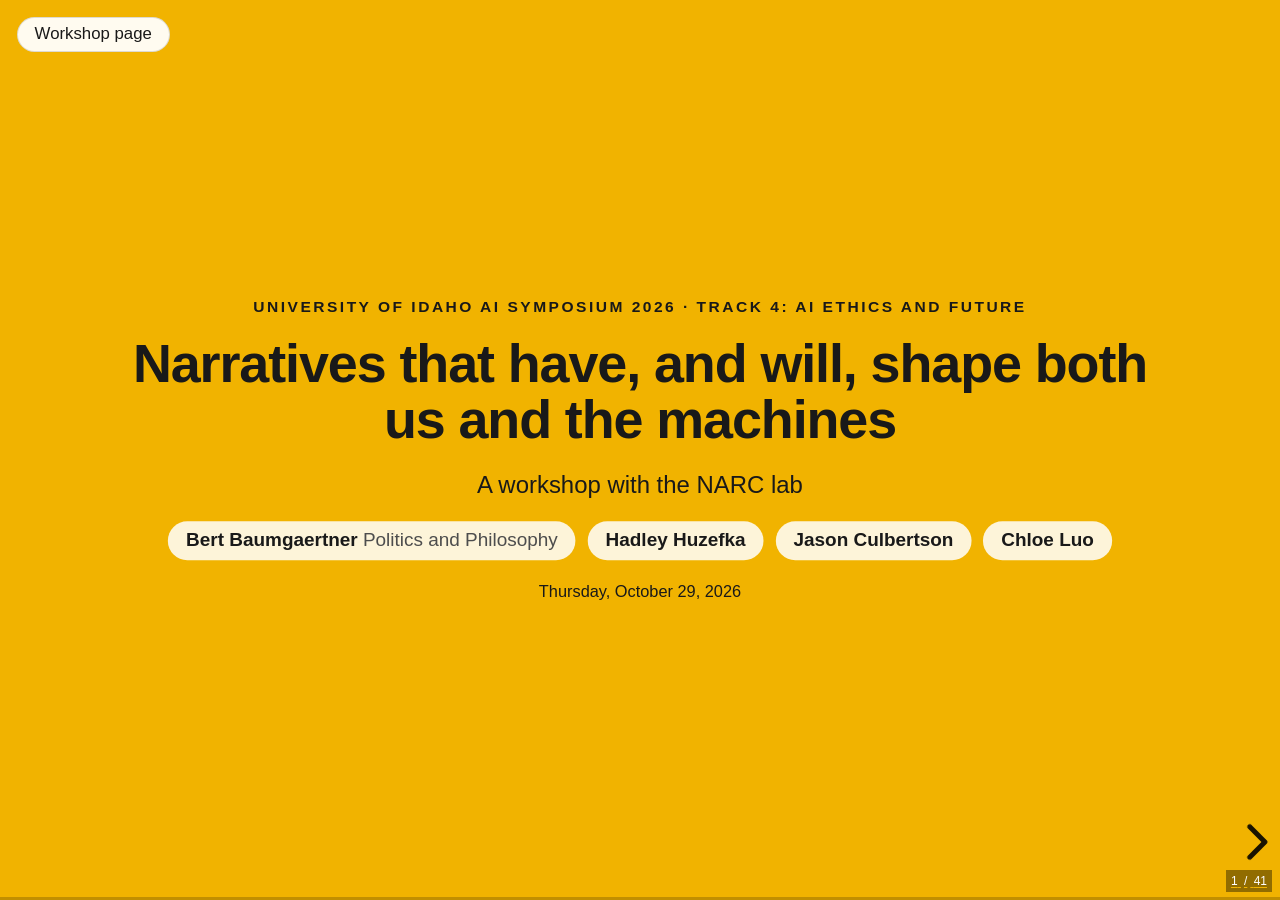
==== commit 5d660371: "Last-minute edits for the session: drop the tally slide, approve the 2031 stories, QR codes on the c" ====
--- a/docs/slides.html
+++ b/docs/slides.html
@@ -372,10 +372,20 @@
               <p class="slide-note" style="text-align:left !important; margin-left:0 !important;">Same events, same answer. One version names the colors; the other leaves the reader to work them out.</p>
             </div>
           </div>
+          <div class="narc-seq recap" aria-label="The whole sequence, with the hidden grid filled in">
+            <figure class="narc-panel"><div class="narc-grid" data-grid="[[0,0,0,3,0],[0,4,0,0,0],[0,0,0,4,0],[0,0,0,3,0],[4,3,0,0,4]]" aria-label="Grid 1"></div><figcaption class="narc-panel-label">Grid 1</figcaption></figure>
+            <span class="narc-arrow" aria-hidden="true">&rarr;</span>
+            <figure class="narc-panel"><div class="narc-grid" data-grid="[[0,0,0,3,0],[0,2,0,0,0],[0,0,0,0,0],[0,0,0,3,0],[0,3,0,0,4]]" aria-label="Grid 2"></div><figcaption class="narc-panel-label">Grid 2</figcaption></figure>
+            <span class="narc-arrow" aria-hidden="true">&rarr;</span>
+            <figure class="narc-panel"><div class="narc-grid" data-grid="[[0,0,0,3,0],[0,2,0,0,0],[0,0,0,0,0],[0,0,0,3,0],[0,3,0,0,2]]" aria-label="Grid 3"></div><figcaption class="narc-panel-label">Grid 3</figcaption></figure>
+            <span class="narc-arrow" aria-hidden="true">&rarr;</span>
+            <figure class="narc-panel"><div class="narc-grid is-answer" data-grid="[[0,0,0,3,0],[0,2,0,0,0],[0,0,0,4,0],[0,0,0,3,0],[4,3,0,0,2]]" aria-label="Grid 4 &middot; answer"></div><figcaption class="narc-panel-label">Grid 4 &middot; answer</figcaption></figure>
+          </div>
           <aside class="notes">
             [Hadley] Walk through the key: ducks are yellow, grass is green, blood is red. Hiding means the duck isn't visible. Emerging means it's visible again.
             Then toggle between the two stories. The simplified story names the colors. Your story doesn't, so the reader has to make the connection.
             Say which one you think is better for a person, and which one you'd expect to work better for a model.
+            The strip at the bottom is the whole sequence with grid 4 filled in, so point at it as you go through the key.
           </aside>
         </section>
 
@@ -481,10 +491,20 @@
               <p class="slide-note" style="text-align:left !important; margin-left:0 !important;">Neither version mentions the sun or the moon. The reader supplies them: night falls, and something moves across the sky, one step per frame.</p>
             </div>
           </div>
+          <div class="narc-seq recap" aria-label="The whole sequence, with the hidden grid filled in">
+            <figure class="narc-panel"><div class="narc-grid" data-grid="[[8,8,8,8,4,4],[8,8,8,8,4,4],[8,8,8,8,8,8],[8,8,8,8,8,8],[8,2,8,8,8,8],[0,0,0,0,0,0]]" aria-label="Grid 1"></div><figcaption class="narc-panel-label">Grid 1</figcaption></figure>
+            <span class="narc-arrow" aria-hidden="true">&rarr;</span>
+            <figure class="narc-panel"><div class="narc-grid" data-grid="[[5,5,0,0,0,0],[5,5,0,0,0,0],[0,0,0,0,0,0],[0,0,0,0,0,0],[0,2,0,0,0,0],[0,0,0,0,0,0]]" aria-label="Grid 2"></div><figcaption class="narc-panel-label">Grid 2</figcaption></figure>
+            <span class="narc-arrow" aria-hidden="true">&rarr;</span>
+            <figure class="narc-panel"><div class="narc-grid" data-grid="[[0,0,5,5,0,0],[0,0,5,5,0,0],[0,0,0,0,0,0],[0,0,0,0,0,0],[0,2,0,3,0,0],[0,0,0,0,0,0]]" aria-label="Grid 3"></div><figcaption class="narc-panel-label">Grid 3</figcaption></figure>
+            <span class="narc-arrow" aria-hidden="true">&rarr;</span>
+            <figure class="narc-panel"><div class="narc-grid is-answer" data-grid="[[0,0,0,0,5,5],[0,0,0,0,5,5],[0,0,0,0,0,0],[0,0,0,0,0,0],[0,0,0,2,0,0],[0,0,0,0,0,0]]" aria-label="Grid 4 &middot; answer"></div><figcaption class="narc-panel-label">Grid 4 &middot; answer</figcaption></figure>
+          </div>
           <aside class="notes">
             [Jason] Walk through the key: the sun is yellow, the sky goes from blue to black when night falls, the car is red, the tortoise is green, and the moon is gray.
             Then toggle between the two stories. The simplified one names the colors. Yours doesn't.
             One thing worth saying: neither story mentions the sun or the moon. "In the middle of the night" plus a gray square moving across the top is enough for a person. A model has to make that same leap.
+            The strip at the bottom is the whole sequence with grid 4 filled in, so point at it as you go through the key.
           </aside>
         </section>
 
@@ -513,7 +533,6 @@
         <section>
           <p class="slide-kicker">Part 3 &middot; Jason&rsquo;s puzzle</p>
           <h2>What Jason learned</h2>
-          <p class="draft-flag">Numbers changed to match the live table: Jason to confirm</p>
           <div class="slide-grid">
             <article class="slide-card"><h3>Easy for us still tells us a lot</h3><p>A puzzle that&rsquo;s easy for people can still tell us a lot about AI.</p></article>
             <article class="slide-card"><h3>A few simple pieces</h3><p>The Accident only takes the car, the tortoise and the event.</p></article>
@@ -523,7 +542,7 @@
           <p class="slide-callout">A bigger question: how does AI use stories to abstract and reason?</p>
           <aside class="notes">
             [Jason] These are your takeaways from your slides. Put them in your own words.
-            On the third card: your Google slide said 4 of 10 models with the story and 1 without. The live table today says 4 of 12 with both, and 0 of 12 from the grids alone or the story alone, so the slide uses those. Tell Bert if you meant a different count.
+            On the third card: the numbers are from the live table, 4 of 12 with both, and 0 of 12 from the grids alone or the story alone.
             The last card is the one to say slowly. AI is becoming an important technology that not many people feel they understand, and these puzzles are one way in that doesn't need any background.
             End on the bigger question: how AI uses stories to abstract and reason.
           </aside>
@@ -566,7 +585,6 @@
         <section>
           <p class="slide-kicker">Part 3 &middot; Chloe&rsquo;s puzzle</p>
           <h2>Reading Ballerina 4</h2>
-          <p class="draft-flag">Draft key: Chloe to confirm</p>
           <div class="slide-split" style="justify-content:center; gap:2.4rem;">
             <div class="slide-card" style="flex:0 0 22rem;">
               <div class="color-key">
@@ -580,10 +598,22 @@
               <p class="slide-callout" style="margin-top:0 !important;">To solve it you need both: the story, and tracking where every dancer stands from one frame to the next.</p>
             </div>
           </div>
-          <aside class="notes">
-            [Chloe] Walk through the key. Check that this is how you meant it.
+          <div class="narc-seq recap" aria-label="The whole sequence, with the hidden grid filled in">
+            <figure class="narc-panel"><div class="narc-grid" data-grid="[[8,0,0,0,8],[0,8,0,8,0],[0,0,8,0,0],[0,0,0,0,0],[2,0,0,0,0]]" aria-label="Grid 1"></div><figcaption class="narc-panel-label">Grid 1</figcaption></figure>
+            <span class="narc-arrow" aria-hidden="true">&rarr;</span>
+            <figure class="narc-panel"><div class="narc-grid" data-grid="[[0,0,8,0,0],[0,8,0,8,0],[8,0,0,0,8],[0,0,0,0,0],[2,0,0,0,0]]" aria-label="Grid 2"></div><figcaption class="narc-panel-label">Grid 2</figcaption></figure>
+            <span class="narc-arrow" aria-hidden="true">&rarr;</span>
+            <figure class="narc-panel"><div class="narc-grid" data-grid="[[8,0,0,0,8],[0,0,0,0,0],[8,0,0,0,8],[0,2,8,0,0],[0,0,0,0,0]]" aria-label="Grid 3"></div><figcaption class="narc-panel-label">Grid 3</figcaption></figure>
+            <span class="narc-arrow" aria-hidden="true">&rarr;</span>
+            <figure class="narc-panel"><div class="narc-grid is-answer" data-grid="[[0,0,0,0,0],[0,0,0,0,0],[0,0,2,0,0],[0,0,0,0,0],[8,8,8,8,8]]" aria-label="Grid 4 &middot; answer"></div><figcaption class="narc-panel-label">Grid 4 &middot; answer</figcaption></figure>
+            <span class="narc-arrow" aria-hidden="true">&rarr;</span>
+            <figure class="narc-panel"><div class="narc-grid" data-grid="[[8,8,8,8,8],[0,0,0,0,0],[0,0,0,0,0],[0,0,0,0,0],[0,0,0,0,0]]" aria-label="Grid 5"></div><figcaption class="narc-panel-label">Grid 5</figcaption></figure>
+          </div>
+          <aside class="notes">
+            [Chloe] Walk through the key.
             The stage is seen from above, with the audience at the top. So the back of the stage is the bottom row.
             Solving it takes both understanding the story and keeping track of positions and formations from grid to grid.
+            The strip at the bottom is the whole sequence with grid 4 filled in, so point at it as you go through the key.
           </aside>
         </section>
 
@@ -914,28 +944,7 @@
           </aside>
         </section>
 
-        <!-- 5.3 TALLY -->
-        <section>
-          <p class="slide-kicker">Part 5 &middot; Hands up</p>
-          <h2>Which story fits your last month with AI?</h2>
-          <div class="tally">
-            <div class="tally-bar"></div>
-            <div class="tally-buttons">
-              <button class="tally-btn" type="button" data-n="0" data-label="Gym">Gym: it made me do the reps<span class="tally-n">0</span></button>
-              <button class="tally-btn" type="button" data-n="0" data-label="Forklift">Forklift: it lifted what I should have<span class="tally-n">0</span></button>
-              <button class="tally-btn" type="button" data-n="0" data-label="Commute">Commute: it took the dull parts<span class="tally-n">0</span></button>
-              <button class="tally-btn" type="button" data-n="0" data-label="Treadmill">Treadmill: saved time, filled it with more<span class="tally-n">0</span></button>
-              <button class="tally-btn" type="button" data-n="0" data-label="Barely used it">Barely used it<span class="tally-n">0</span></button>
-            </div>
-            <button class="tally-reset" type="button">Reset</button>
-          </div>
-          <aside class="notes">
-            One hand each. Which of these fits your last month with AI? [read the options, count, click]
-            There's no wrong answer, and most of us are a mix. If you're behind on time, skip this slide.
-          </aside>
-        </section>
-
-        <!-- 5.4 WHERE SHOULD AI GO? (click a card to sort it) -->
+        <!-- 5.3 WHERE SHOULD AI GO? (click a card to sort it) -->
         <section>
           <p class="slide-kicker">Part 5 &middot; Where should AI go?</p>
           <h2>Keep it human, add friction, or hand it off?</h2>
@@ -966,11 +975,10 @@
           </aside>
         </section>
 
-        <!-- 5.5 STORIES THAT LOOK AHEAD -->
+        <!-- 5.4 STORIES THAT LOOK AHEAD -->
         <section>
           <p class="slide-kicker">Part 5 &middot; Stories that look ahead</p>
           <h2>It&rsquo;s 2031, and AI went well here. How?</h2>
-          <p class="draft-flag">Draft examples: Bert to pick or replace</p>
           <div class="flip-grid four">
             <button class="flip-card" type="button"><span class="flip-card-inner"><span class="flip-card-front"><span class="flip-tag">Our own tools</span><p>We ran our own AI and set its rules together, the way we run a library.</p></span><span class="flip-card-back"><p><strong>Asks of us now:</strong> show up when we decide what it&rsquo;s for.</p></span></span></button>
             <button class="flip-card" type="button"><span class="flip-card-inner"><span class="flip-card-front"><span class="flip-tag">The sparring partner</span><p>AI made students do more reps, not fewer. It argued back and quizzed them.</p></span><span class="flip-card-back"><p><strong>Asks of us now:</strong> set it up to question, not to answer.</p></span></span></button>
@@ -987,7 +995,7 @@
           </aside>
         </section>
 
-        <!-- 5.6 TABLE DISCUSSION -->
+        <!-- 5.5 TABLE DISCUSSION -->
         <section>
           <p class="slide-kicker">Part 5 &middot; Talk at your table</p>
           <h2>Three questions for your table</h2>
@@ -1006,7 +1014,7 @@
           </aside>
         </section>
 
-        <!-- 5.7 SHARE-OUT BOARD -->
+        <!-- 5.6 SHARE-OUT BOARD -->
         <section>
           <p class="slide-kicker">Part 5 &middot; Share out</p>
           <h2>What did your table choose?</h2>
@@ -1051,17 +1059,23 @@
         <section>
           <p class="slide-kicker">Keep going</p>
           <h2>Thank you</h2>
-          <div class="link-grid">
+          <div class="link-grid qr-links">
             <a class="slide-card" data-config="narrateUrl" data-keep-text="1" href="https://narc.insight.uidaho.edu/narrate">
+              <img class="qr-link" src="img/qr-narrate.svg" alt="QR code for narc.insight.uidaho.edu/narrate" />
               <h3>Narrate</h3>
+              <p class="qr-url">narc.insight.uidaho.edu/narrate</p>
               <p>Keep writing stories. Code <strong data-config="code">AISYMP2026</strong>, valid through <span data-config="codeUntil">November 30, 2026</span>.</p>
             </a>
             <a class="slide-card" data-config="narcUrl" data-keep-text="1" href="https://narc.insight.uidaho.edu">
+              <img class="qr-link" src="img/qr-narc.svg" alt="QR code for narc.insight.uidaho.edu" />
               <h3>NARC puzzles</h3>
+              <p class="qr-url">narc.insight.uidaho.edu</p>
               <p>About 320 puzzles to solve, and a page to make your own.</p>
             </a>
             <a class="slide-card" data-config="mindrouterUrl" data-keep-text="1" href="https://mindrouter.uidaho.edu">
+              <img class="qr-link" src="img/qr-mindrouter.svg" alt="QR code for mindrouter.uidaho.edu" />
               <h3>MindRouter</h3>
+              <p class="qr-url">mindrouter.uidaho.edu</p>
               <p>The university&rsquo;s own AI service. Sign in with your university account.</p>
             </a>
           </div>
--- a/docs/slides.css
+++ b/docs/slides.css
@@ -261,6 +261,20 @@
 .reveal .link-grid a.slide-card:hover { border-color: var(--gold); }
 .reveal .link-grid h3 { font-size: 1rem; margin: 0 0 0.25rem; }
 .reveal .link-grid p { font-size: 0.88rem; line-height: 1.35; }
+
+/* Closing slide: a QR code above each link card */
+.reveal .link-grid.qr-links { text-align: center; gap: 1rem; }
+.reveal .link-grid.qr-links img.qr-link {
+  display: block;
+  width: 9.5rem;
+  height: 9.5rem;
+  margin: 0 auto 0.45rem;
+  padding: 0.4rem;
+  background: #fff;
+  border: 1px solid var(--line);
+  border-radius: 0.6rem;
+}
+.reveal .link-grid.qr-links .qr-url { font-size: 0.8rem; color: var(--muted); margin: 0 0 0.3rem; word-break: break-word; }
 
 /* --- Flip cards --- */
 .flip-grid {
@@ -434,6 +448,11 @@
 
 .narc-hidden-from-model { outline: 3px dashed #f59e0b; outline-offset: 3px; }
 
+/* Compact recap of the whole sequence under the key slides, so the maker can point at it */
+.narc-seq.recap { --cell: 18px; gap: 0.7rem; margin-top: 1.1rem; }
+.narc-seq.recap .narc-arrow { font-size: 1rem; }
+.narc-seq.recap .narc-grid.is-answer { box-shadow: 0 0 0 3px var(--ok); }
+
 .narc-story {
   max-width: 50rem;
   margin: 0.8rem auto 0 !important;
